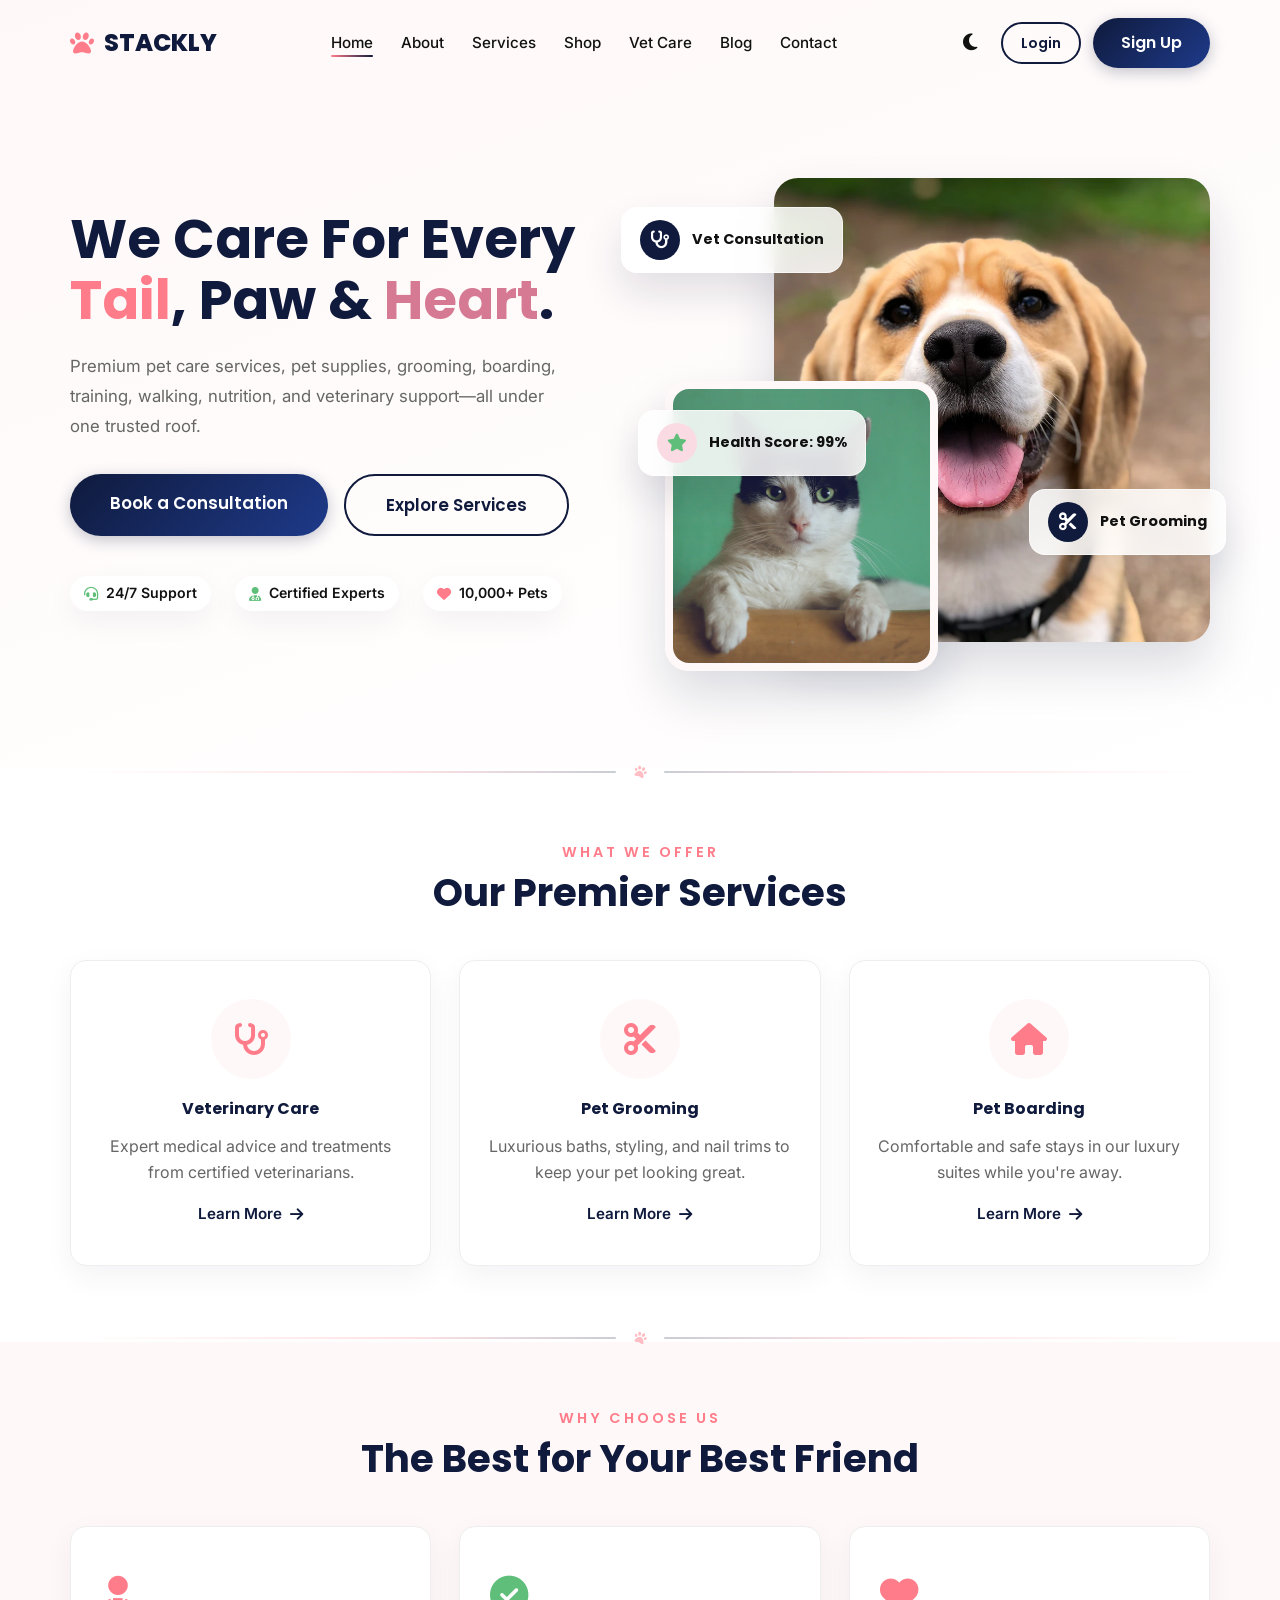
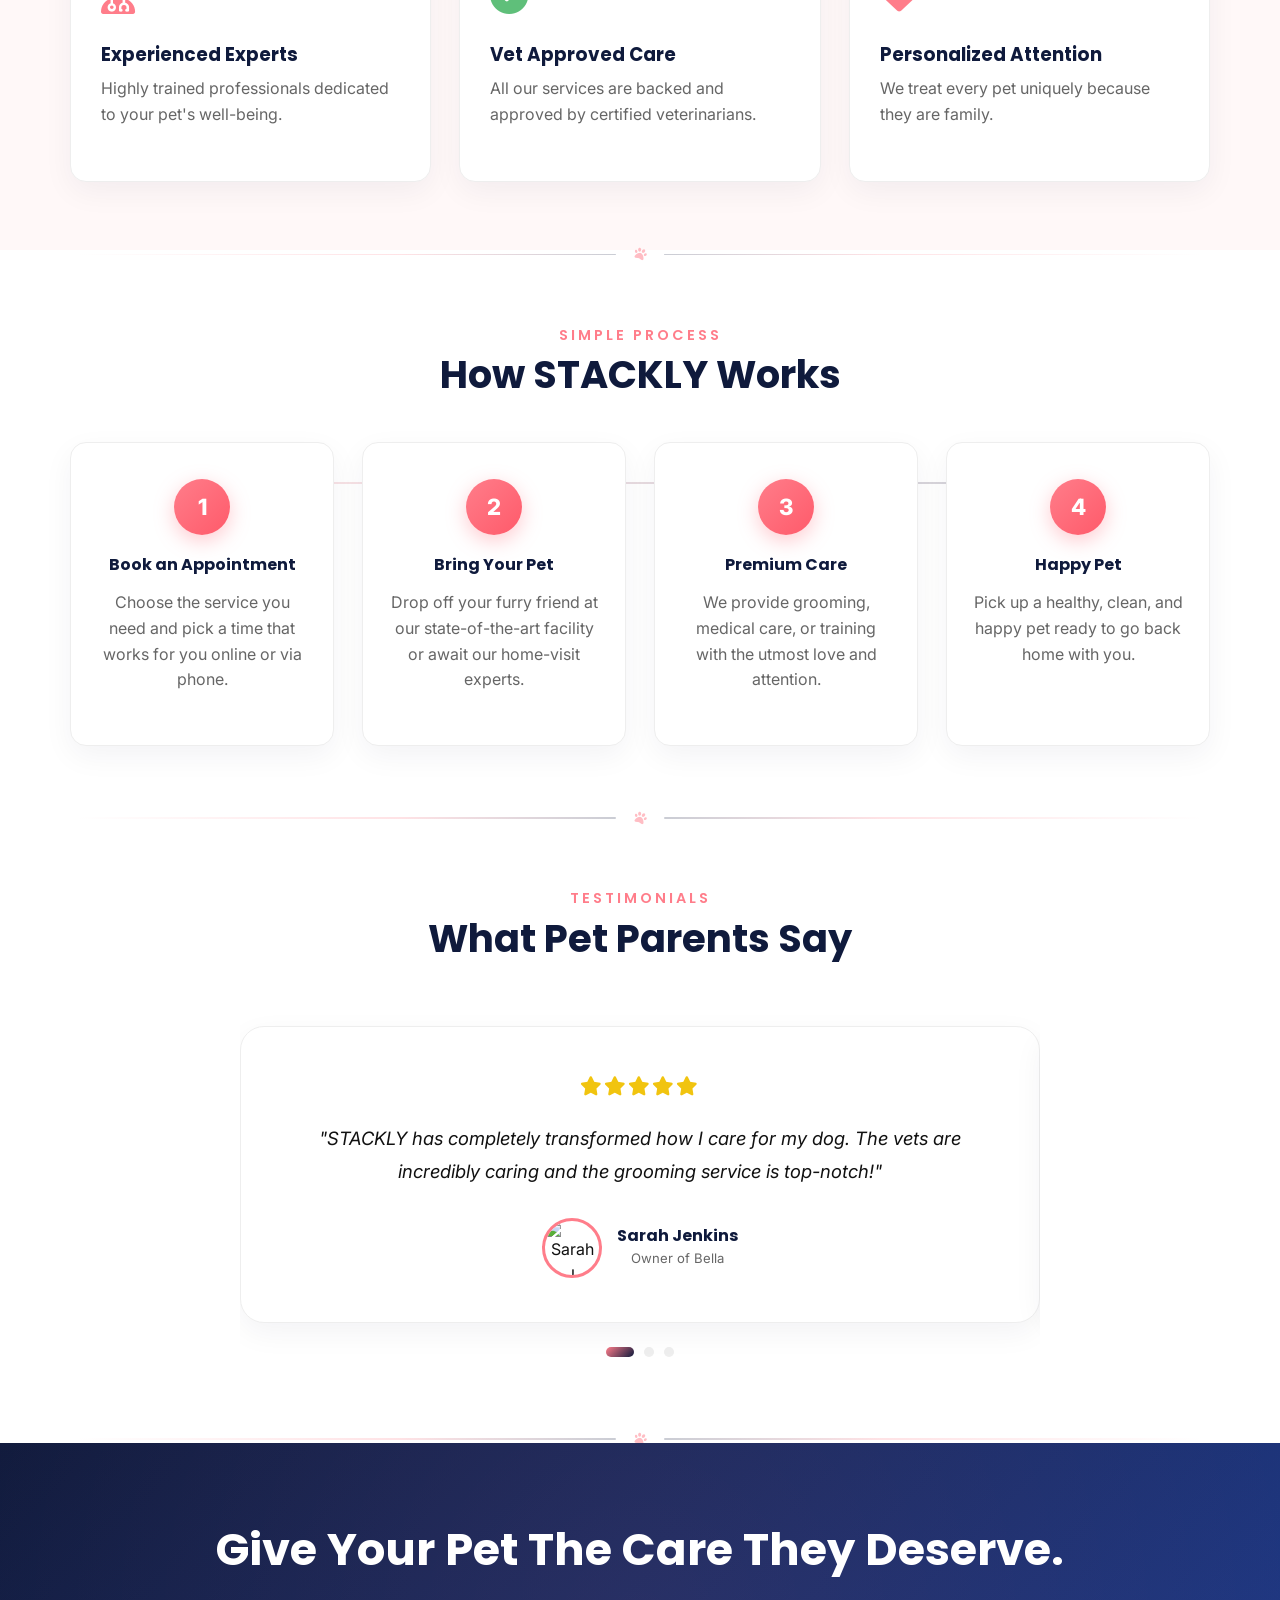
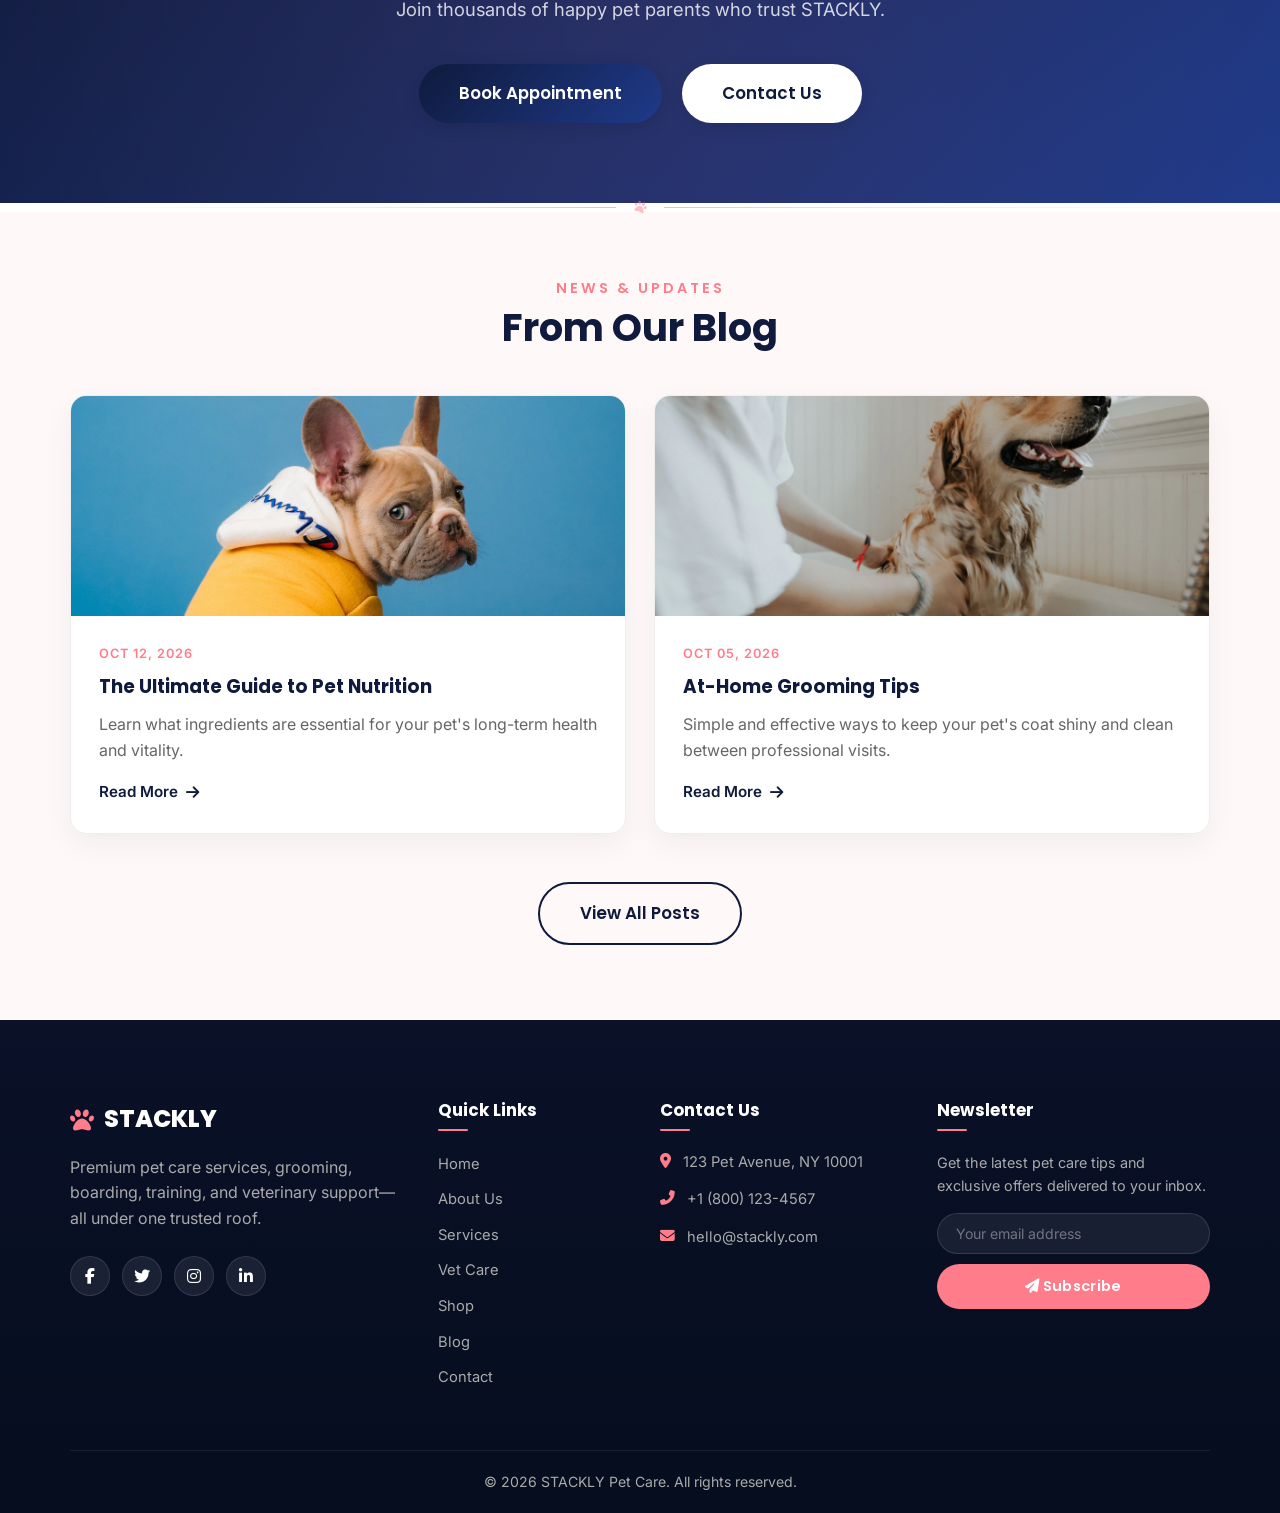
==== index.html @ 1cec7b3e "Updated commit" ====
<!DOCTYPE html>
<html lang="en">
<head>
    <meta charset="UTF-8">
    <meta name="viewport" content="width=device-width, initial-scale=1.0">
    <title>STACKLY | Premium Pet Care</title>
    <meta name="description" content="Premium pet care services, pet supplies, grooming, boarding, training, walking, nutrition, and veterinary support—all under one trusted roof.">
    <!-- Google Fonts -->
    <link rel="preconnect" href="https://fonts.googleapis.com">
    <link rel="preconnect" href="https://fonts.gstatic.com" crossorigin>
    <link href="https://fonts.googleapis.com/css2?family=Inter:wght@300;400;500;600&family=Poppins:wght@500;600;700;800&display=swap" rel="stylesheet">
    <!-- FontAwesome for Icons -->
    <link rel="stylesheet" href="https://cdnjs.cloudflare.com/ajax/libs/font-awesome/6.4.0/css/all.min.css">
    <!-- Custom CSS -->
    <link rel="stylesheet" href="styles.css">
</head>
<body>
    <!-- Preloader -->
    <div id="preloader" class="preloader">
        <div class="paw-loader">
            <i class="fas fa-paw"></i>
        </div>
    </div>

    <!-- Navigation -->
    <nav class="navbar" id="navbar">
        <div class="container nav-container">
            <a href="index.html" class="logo">
                <i class="fas fa-paw"></i> STACKLY
            </a>
            
            <ul class="nav-menu" id="nav-menu">
                <li><a href="index.html" class="nav-link">Home</a></li>
                <li><a href="about.html" class="nav-link">About</a></li>
                <li><a href="services.html" class="nav-link">Services</a></li>
                <li><a href="shop.html" class="nav-link">Shop</a></li>
                <li><a href="vet-care.html" class="nav-link">Vet Care</a></li>
                <li><a href="blog.html" class="nav-link">Blog</a></li>
                <li><a href="contact.html" class="nav-link">Contact</a></li>
                <li class="nav-buttons-mobile">
                    <a href="login.html" class="btn btn-outline">Login</a>
                    <a href="signup.html" class="btn btn-primary">Sign Up</a>
                </li>
            </ul>

            <div class="nav-buttons desktop-only">
                <button id="theme-toggle" class="theme-toggle" aria-label="Toggle Dark Mode">
                    <i class="fas fa-moon"></i>
                </button>
                <a href="login.html" class="btn btn-outline btn-sm">Login</a>
                <a href="signup.html" class="btn btn-primary">Sign Up</a>
            </div>

            <div class="hamburger" id="hamburger">
                <span class="bar"></span>
                <span class="bar"></span>
                <span class="bar"></span>
            </div>
        </div>
    </nav>

    <!-- Hero Section -->
    <section id="home" class="hero">
        <div class="container hero-container">
            <div class="hero-content reveal">
                <h1>We Care For Every <span class="text-accent">Tail</span>, <span class="text-primary">Paw</span> & <span class="text-secondary-dark">Heart</span>.</h1>
                <p>Premium pet care services, pet supplies, grooming, boarding, training, walking, nutrition, and veterinary support—all under one trusted roof.</p>
                <div class="hero-btns">
                    <a href="404.html" class="btn btn-primary btn-large">Book a Consultation</a>
                    <a href="404.html" class="btn btn-outline btn-large">Explore Services</a>
                </div>
                <div class="trust-indicators">
                    <div class="trust-item"><i class="fas fa-headset text-success"></i> <span>24/7 Support</span></div>
                    <div class="trust-item"><i class="fas fa-user-md text-success"></i> <span>Certified Experts</span></div>
                    <div class="trust-item"><i class="fas fa-heart text-accent"></i> <span>10,000+ Pets</span></div>
                </div>
            </div>
            <div class="hero-visual reveal reveal-right">
                <div class="image-wrapper main-img">
                    <img src="src/images/bella.webp" alt="Happy Dog" loading="lazy">
                </div>
                <div class="image-wrapper floating-img-1">
                    <img src="src/images/milo-cat.webp" alt="Cute Cat" loading="lazy">
                </div>
                <div class="floating-card fc-1">
                    <div class="fc-icon"><i class="fas fa-stethoscope"></i></div>
                    <div class="fc-text">Vet Consultation</div>
                </div>
                <div class="floating-card fc-2">
                    <div class="fc-icon"><i class="fas fa-cut"></i></div>
                    <div class="fc-text">Pet Grooming</div>
                </div>
                <div class="floating-card fc-3">
                    <div class="fc-icon text-success"><i class="fas fa-star"></i></div>
                    <div class="fc-text">Health Score: 99%</div>
                </div>
            </div>
        </div>
    </section>


    <div class="section-divider"><i class="fas fa-paw"></i></div>

    <!-- Services Section -->
    <section id="services-preview" class="services-preview">
        <div class="container">
            <div class="section-header text-center reveal">
                <h2 class="subtitle">What We Offer</h2>
                <h3 class="title">Our Premier Services</h3>
            </div>
            <div class="services-grid">
                <div class="service-card reveal">
                    <div class="service-icon"><i class="fas fa-stethoscope"></i></div>
                    <h4>Veterinary Care</h4>
                    <p>Expert medical advice and treatments from certified veterinarians.</p>
                    <a href="404.html" class="btn-link">Learn More <i class="fas fa-arrow-right"></i></a>
                </div>
                <div class="service-card reveal" style="transition-delay: 100ms;">
                    <div class="service-icon"><i class="fas fa-cut"></i></div>
                    <h4>Pet Grooming</h4>
                    <p>Luxurious baths, styling, and nail trims to keep your pet looking great.</p>
                    <a href="404.html" class="btn-link">Learn More <i class="fas fa-arrow-right"></i></a>
                </div>
                <div class="service-card reveal" style="transition-delay: 200ms;">
                    <div class="service-icon"><i class="fas fa-home"></i></div>
                    <h4>Pet Boarding</h4>
                    <p>Comfortable and safe stays in our luxury suites while you're away.</p>
                    <a href="404.html" class="btn-link">Learn More <i class="fas fa-arrow-right"></i></a>
                </div>
            </div>
        </div>
    </section>

    <div class="section-divider"><i class="fas fa-paw"></i></div>

    <!-- Why Choose STACKLY -->
    <section class="features bg-light">
        <div class="container">
            <div class="section-header text-center reveal">
                <h2 class="subtitle">Why Choose Us</h2>
                <h3 class="title">The Best for Your Best Friend</h3>
            </div>
            <div class="features-grid">
                <div class="feature-card reveal">
                    <div class="feature-icon"><i class="fas fa-user-md"></i></div>
                    <h4>Experienced Experts</h4>
                    <p>Highly trained professionals dedicated to your pet's well-being.</p>
                </div>
                <div class="feature-card reveal" style="transition-delay: 100ms;">
                    <div class="feature-icon"><i class="fas fa-check-circle text-success"></i></div>
                    <h4>Vet Approved Care</h4>
                    <p>All our services are backed and approved by certified veterinarians.</p>
                </div>
                <div class="feature-card reveal" style="transition-delay: 200ms;">
                    <div class="feature-icon"><i class="fas fa-heart"></i></div>
                    <h4>Personalized Attention</h4>
                    <p>We treat every pet uniquely because they are family.</p>
                </div>
            </div>
        </div>
    </section>

    <div class="section-divider"><i class="fas fa-paw"></i></div>

    <!-- How It Works -->
    <section class="how-it-works">
        <div class="container">
            <div class="section-header text-center reveal">
                <h2 class="subtitle">Simple Process</h2>
                <h3 class="title">How STACKLY Works</h3>
            </div>
            <div class="steps-grid">
                <div class="step-card reveal">
                    <div class="step-number">1</div>
                    <h4>Book an Appointment</h4>
                    <p>Choose the service you need and pick a time that works for you online or via phone.</p>
                </div>
                <div class="step-card reveal" style="transition-delay: 100ms;">
                    <div class="step-number">2</div>
                    <h4>Bring Your Pet</h4>
                    <p>Drop off your furry friend at our state-of-the-art facility or await our home-visit experts.</p>
                </div>
                <div class="step-card reveal" style="transition-delay: 200ms;">
                    <div class="step-number">3</div>
                    <h4>Premium Care</h4>
                    <p>We provide grooming, medical care, or training with the utmost love and attention.</p>
                </div>
                <div class="step-card reveal" style="transition-delay: 300ms;">
                    <div class="step-number">4</div>
                    <h4>Happy Pet</h4>
                    <p>Pick up a healthy, clean, and happy pet ready to go back home with you.</p>
                </div>
            </div>
        </div>
    </section>

    <div class="section-divider"><i class="fas fa-paw"></i></div>

    <!-- Customer Testimonials -->
    <section class="testimonials">
        <div class="container">
            <div class="section-header text-center reveal">
                <h2 class="subtitle">Testimonials</h2>
                <h3 class="title">What Pet Parents Say</h3>
            </div>
            <div class="testimonial-slider-container reveal">
                <div class="testimonial-slider" id="testimonial-slider">
                    <div class="testimonial-card">
                        <div class="stars"><i class="fas fa-star"></i><i class="fas fa-star"></i><i class="fas fa-star"></i><i class="fas fa-star"></i><i class="fas fa-star"></i></div>
                        <p class="review-text">"STACKLY has completely transformed how I care for my dog. The vets are incredibly caring and the grooming service is top-notch!"</p>
                        <div class="user-info">
                            <img src="https://randomuser.me/api/portraits/women/44.jpg" alt="Sarah J." loading="lazy">
                            <div>
                                <h4>Sarah Jenkins</h4>
                                <span>Owner of Bella</span>
                            </div>
                        </div>
                    </div>
                    <div class="testimonial-card">
                        <div class="stars"><i class="fas fa-star"></i><i class="fas fa-star"></i><i class="fas fa-star"></i><i class="fas fa-star"></i><i class="fas fa-star"></i></div>
                        <p class="review-text">"I leave my cat at their boarding facility every time I travel. The daily video updates give me such peace of mind. Highly recommend!"</p>
                        <div class="user-info">
                            <img src="https://randomuser.me/api/portraits/men/32.jpg" alt="Mike T." loading="lazy">
                            <div>
                                <h4>Mike Thompson</h4>
                                <span>Owner of Luna</span>
                            </div>
                        </div>
                    </div>
                    <div class="testimonial-card">
                        <div class="stars"><i class="fas fa-star"></i><i class="fas fa-star"></i><i class="fas fa-star"></i><i class="fas fa-star"></i><i class="fas fa-star"></i></div>
                        <p class="review-text">"The training programs are fantastic. Our puppy learned so much in just a few weeks. The trainers are patient and very knowledgeable."</p>
                        <div class="user-info">
                            <img src="https://randomuser.me/api/portraits/women/55.jpg" alt="Jessica L." loading="lazy">
                            <div>
                                <h4>Jessica Lee</h4>
                                <span>Owner of Max</span>
                            </div>
                        </div>
                    </div>
                </div>
                <div class="slider-dots" id="slider-dots"></div>
            </div>
        </div>
    </section>


    <div class="section-divider"><i class="fas fa-paw"></i></div>

    <!-- CTA Section -->
    <section class="cta-section">
        <div class="container text-center reveal">
            <h2>Give Your Pet The Care They Deserve.</h2>
            <p>Join thousands of happy pet parents who trust STACKLY.</p>
            <div class="cta-btns">
                <a href="404.html" class="btn btn-primary btn-large">Book Appointment</a>
                <a href="404.html" class="btn btn-light btn-large">Contact Us</a>
            </div>
        </div>
    </section>

    <div class="section-divider"><i class="fas fa-paw"></i></div>

    <!-- Blog Preview -->
    <section id="blog-preview" class="blog-preview bg-light">
        <div class="container">
            <div class="section-header text-center reveal">
                <h2 class="subtitle">News & Updates</h2>
                <h3 class="title">From Our Blog</h3>
            </div>
            <div class="blog-grid">
                <article class="blog-card reveal">
                    <img src="src/images/dog-running.webp" alt="Pet Nutrition" loading="lazy">
                    <div class="blog-content">
                        <span class="blog-date">Oct 12, 2026</span>
                        <h4>The Ultimate Guide to Pet Nutrition</h4>
                        <p>Learn what ingredients are essential for your pet's long-term health and vitality.</p>
                        <a href="404.html" class="btn-link">Read More <i class="fas fa-arrow-right"></i></a>
                    </div>
                </article>
                <article class="blog-card reveal" style="transition-delay: 100ms;">
                    <img src="src/images/dog-field.webp" alt="Grooming Tips" loading="lazy">
                    <div class="blog-content">
                        <span class="blog-date">Oct 05, 2026</span>
                        <h4>At-Home Grooming Tips</h4>
                        <p>Simple and effective ways to keep your pet's coat shiny and clean between professional visits.</p>
                        <a href="404.html" class="btn-link">Read More <i class="fas fa-arrow-right"></i></a>
                    </div>
                </article>
            </div>
            <div class="text-center mt-5 reveal">
                <a href="404.html" class="btn btn-outline btn-large">View All Posts</a>
            </div>
        </div>
    </section>

    <!-- Footer -->
    <footer class="footer">
        <div class="container">
            <div class="footer-grid">
                <div class="footer-brand">
                    <a href="index.html" class="logo text-white">
                        <i class="fas fa-paw"></i> STACKLY
                    </a>
                    <p class="mt-2">Premium pet care services, grooming, boarding, training, and veterinary support—all under one trusted roof.</p>
                    <div class="social-icons mt-3">
                        <a href="404.html"><i class="fab fa-facebook-f"></i></a>
                        <a href="404.html"><i class="fab fa-twitter"></i></a>
                        <a href="404.html"><i class="fab fa-instagram"></i></a>
                        <a href="404.html"><i class="fab fa-linkedin-in"></i></a>
                    </div>
                </div>
                <div class="footer-links">
                    <h4>Quick Links</h4>
                    <ul>
                        <li><a href="index.html">Home</a></li>
                        <li><a href="about.html">About Us</a></li>
                        <li><a href="services.html">Services</a></li>
                        <li><a href="vet-care.html">Vet Care</a></li>
                        <li><a href="shop.html">Shop</a></li>
                        <li><a href="blog.html">Blog</a></li>
                        <li><a href="contact.html">Contact</a></li>
                    </ul>
                </div>
                <div class="footer-contact">
                    <h4>Contact Us</h4>
                    <ul>
                        <li><i class="fas fa-map-marker-alt"></i> 123 Pet Avenue, NY 10001</li>
                        <li><i class="fas fa-phone-alt"></i> +1 (800) 123-4567</li>
                        <li><i class="fas fa-envelope"></i> hello@stackly.com</li>
                    </ul>
                </div>
                <div class="footer-newsletter">
                    <h4>Newsletter</h4>
                    <p>Get the latest pet care tips and exclusive offers delivered to your inbox.</p>
                    <form class="newsletter-form" onsubmit="event.preventDefault(); window.showToast && showToast('Thank you for subscribing!', 'success');">
                        <input type="email" placeholder="Your email address" required>
                        <button type="submit"><i class="fas fa-paper-plane"></i> Subscribe</button>
                    </form>
                </div>
            </div>
            <div class="footer-bottom">
                <p>&copy; 2026 STACKLY Pet Care. All rights reserved.</p>
            </div>
        </div>
    </footer>

    <!-- Back to top button -->
    <button id="back-to-top" class="back-to-top" aria-label="Back to top">
        <i class="fas fa-chevron-up"></i>
    </button>

    <!-- Custom JS -->
    <script src="script.js"></script>
</body>
</html>
---- styles.css ----
/* STACKLY - Premium Pet Care Styles */

/* ==========================================================================
   CSS Variables & Theming
   ========================================================================== */
:root {
    /* Primary Colors */
    --primary-color: #0F1A3C;
    --secondary-color: #FADBE4;
    --accent-color: #FF7D8A;
    --light-bg: #FFF8F8;

    /* Semantic Colors */
    --success-color: #5FBF7A;
    --danger-color: #e74c3c;
    --warning-color: #f1c40f;

    /* Text Colors */
    --text-main: #111111;
    --text-neutral: #666666;
    --text-light: #ffffff;

    /* UI Elements */
    --card-bg: #ffffff;
    --shadow-soft: 0 10px 30px rgba(15, 26, 60, 0.05);
    --shadow-hover: 0 20px 40px rgba(15, 26, 60, 0.12);
    --shadow-lg: 0 25px 50px rgba(15, 26, 60, 0.15);
    --glass-bg: rgba(255, 255, 255, 0.85);
    --border-color: #eee;

    /* Typography */
    --font-heading: 'Poppins', sans-serif;
    --font-body: 'Inter', sans-serif;

    /* Transition */
    --transition-fast: 0.3s ease;
    --transition-slow: 0.5s ease;

    /* Border Radius */
    --radius-sm: 8px;
    --radius-md: 16px;
    --radius-lg: 24px;
    --radius-pill: 50px;
}

[data-theme="dark"] {
    --primary-color: #1A2652;
    --secondary-color: #3b2830;
    --light-bg: #121212;
    --text-main: #f0f0f0;
    --text-neutral: #aaaaaa;
    --card-bg: #1e1e1e;
    --glass-bg: rgba(30, 30, 30, 0.9);
    --border-color: #333;
    --shadow-soft: 0 10px 30px rgba(0, 0, 0, 0.5);
    --shadow-hover: 0 20px 40px rgba(0, 0, 0, 0.7);
    --shadow-lg: 0 25px 50px rgba(0, 0, 0, 0.7);
}

/* ==========================================================================
   Reset & Base Styles
   ========================================================================== */
*,
*::before,
*::after {
    margin: 0;
    padding: 0;
    box-sizing: border-box;
}

html {
    scroll-behavior: smooth;
}

body {
    font-family: var(--font-body);
    color: var(--text-main);
    background-color: #ffffff;
    line-height: 1.6;
    overflow-x: hidden;
    transition: background-color var(--transition-fast), color var(--transition-fast);
}

[data-theme="dark"] body {
    background-color: var(--light-bg);
}

h1, h2, h3, h4, h5, h6 {
    font-family: var(--font-heading);
    font-weight: 700;
    color: var(--primary-color);
    margin-bottom: 1rem;
    line-height: 1.2;
}

[data-theme="dark"] h1,
[data-theme="dark"] h2,
[data-theme="dark"] h3,
[data-theme="dark"] h4,
[data-theme="dark"] h5,
[data-theme="dark"] h6 {
    color: var(--text-light);
}

p {
    color: var(--text-neutral);
    margin-bottom: 1rem;
}

a {
    text-decoration: none;
    color: inherit;
    transition: var(--transition-fast);
}

ul {
    list-style: none;
}

img {
    max-width: 100%;
    height: auto;
    display: block;
}

.container {
    max-width: 1200px;
    margin: 0 auto;
    padding: 0 30px;
}

.bg-light {
    background-color: var(--light-bg);
}

/* ==========================================================================
   Typography Utilities
   ========================================================================== */
.text-primary  { color: var(--primary-color); }
.text-accent   { color: var(--accent-color); }
.text-secondary-dark { color: #d67a94; }
.text-success  { color: var(--success-color); }
.text-danger   { color: var(--danger-color); }
.text-center   { text-align: center; }
.text-white    { color: var(--text-light) !important; }

/* Spacing Utilities */
.mt-2 { margin-top: 1rem; }
.mt-3 { margin-top: 1.5rem; }
.mt-4 { margin-top: 2rem; }
.mt-5 { margin-top: 3rem; }
.mb-3 { margin-bottom: 1.5rem; }
.mb-4 { margin-bottom: 2rem; }

/* ==========================================================================
   Buttons
   ========================================================================== */
.btn {
    display: inline-block;
    padding: 12px 28px;
    border-radius: var(--radius-pill);
    font-family: var(--font-heading);
    font-weight: 600;
    font-size: 1rem;
    cursor: pointer;
    border: none;
    transition: all var(--transition-fast);
    text-align: center;
    position: relative;
    overflow: hidden;
}

.btn::after {
    content: '';
    position: absolute;
    top: 50%;
    left: 50%;
    width: 0;
    height: 0;
    background: rgba(255, 255, 255, 0.2);
    border-radius: 50%;
    transform: translate(-50%, -50%);
    transition: width 0.5s ease, height 0.5s ease;
}

.btn:active::after {
    width: 300px;
    height: 300px;
}

.btn-large {
    padding: 16px 40px;
    font-size: 1.05rem;
}

.btn-sm {
    padding: 8px 18px;
    font-size: 0.88rem;
}

.btn-primary {
    background: linear-gradient(135deg, var(--primary-color), #1e3a8a);
    color: var(--text-light);
    box-shadow: 0 4px 15px rgba(15, 26, 60, 0.25);
}

.btn-primary:hover {
    background: linear-gradient(135deg, var(--accent-color), #ff5a6a);
    transform: translateY(-3px);
    box-shadow: 0 8px 25px rgba(255, 125, 138, 0.45);
    color: white;
}

.btn-outline {
    background-color: transparent;
    color: var(--primary-color);
    border: 2px solid var(--primary-color);
}

.btn-outline:hover {
    background-color: var(--primary-color);
    color: var(--text-light);
    transform: translateY(-3px);
    box-shadow: 0 8px 20px rgba(15, 26, 60, 0.2);
}

[data-theme="dark"] .btn-outline {
    color: var(--text-light);
    border-color: var(--text-light);
}

[data-theme="dark"] .btn-outline:hover {
    background-color: var(--text-light);
    color: var(--primary-color);
}

.btn-danger {
    background-color: var(--danger-color);
    color: var(--text-light);
    box-shadow: 0 4px 15px rgba(231, 76, 60, 0.3);
}

.btn-danger:hover {
    background-color: #c0392b;
    transform: translateY(-3px);
    box-shadow: 0 8px 25px rgba(231, 76, 60, 0.45);
}

.btn-light {
    background-color: var(--card-bg);
    color: var(--primary-color);
    box-shadow: 0 4px 15px rgba(0,0,0,0.1);
}

.btn-light:hover {
    background-color: var(--accent-color);
    color: var(--text-light);
    transform: translateY(-3px);
}

.btn-link {
    color: var(--primary-color);
    font-weight: 600;
    display: inline-flex;
    align-items: center;
    gap: 8px;
    font-size: 0.95rem;
}

.btn-link i {
    transition: transform var(--transition-fast);
}

.btn-link:hover {
    color: var(--accent-color);
}

.btn-link:hover i {
    transform: translateX(6px);
}

.btn-block {
    display: block;
    width: 100%;
}

/* ==========================================================================
   Preloader
   ========================================================================== */
.preloader {
    position: fixed;
    top: 0; left: 0;
    width: 100%; height: 100%;
    background-color: #fff;
    display: flex;
    justify-content: center;
    align-items: center;
    z-index: 9999;
    transition: opacity 0.5s ease, visibility 0.5s ease;
}

[data-theme="dark"] .preloader {
    background-color: var(--light-bg);
}

.paw-loader i {
    font-size: 4rem;
    color: var(--accent-color);
    animation: pawBounce 1s infinite alternate;
}

@keyframes pawBounce {
    0%   { transform: translateY(0) scale(1); }
    100% { transform: translateY(-20px) scale(1.1); }
}

/* ==========================================================================
   Navigation
   ========================================================================== */
.navbar {
    position: fixed;
    top: 0; left: 0;
    width: 100%;
    padding: 18px 0;
    z-index: 1000;
    transition: all var(--transition-fast);
}

.navbar.scrolled {
    background: var(--glass-bg);
    backdrop-filter: blur(12px);
    -webkit-backdrop-filter: blur(12px);
    padding: 12px 0;
    box-shadow: 0 4px 20px rgba(0,0,0,0.08);
}

.nav-container {
    display: flex;
    justify-content: space-between;
    align-items: center;
}

.logo {
    font-family: var(--font-heading);
    font-size: 1.5rem;
    font-weight: 800;
    color: var(--primary-color);
    display: flex;
    align-items: center;
    gap: 10px;
    transition: var(--transition-fast);
}

.logo:hover {
    transform: scale(1.03);
}

[data-theme="dark"] .logo { color: var(--text-light); }

.logo i { color: var(--accent-color); }

.nav-menu {
    display: flex;
    align-items: center;
    gap: 28px;
}

.nav-link {
    font-weight: 500;
    font-size: 0.95rem;
    position: relative;
    color: var(--text-main);
}

.nav-link::after {
    content: '';
    position: absolute;
    bottom: -5px;
    left: 0;
    width: 0;
    height: 2px;
    background: linear-gradient(90deg, var(--accent-color), var(--primary-color));
    border-radius: 2px;
    transition: width var(--transition-fast);
}

.nav-link:hover::after,
.nav-link.active::after {
    width: 100%;
}

.nav-link:hover { color: var(--accent-color); }

.nav-buttons {
    display: flex;
    align-items: center;
    gap: 12px;
}

.theme-toggle {
    background: transparent;
    border: none;
    font-size: 1.2rem;
    cursor: pointer;
    color: var(--text-main);
    transition: all var(--transition-fast);
    width: 38px;
    height: 38px;
    border-radius: 50%;
    display: flex;
    align-items: center;
    justify-content: center;
}

.theme-toggle:hover {
    color: var(--accent-color);
    background: rgba(255, 125, 138, 0.1);
    transform: rotate(20deg);
}

.nav-buttons-mobile { display: none; }

.hamburger {
    display: none;
    cursor: pointer;
    padding: 5px;
}

.hamburger .bar {
    display: block;
    width: 25px;
    height: 3px;
    margin: 5px auto;
    transition: all 0.3s ease-in-out;
    background-color: var(--primary-color);
    border-radius: 3px;
}

[data-theme="dark"] .hamburger .bar { background-color: var(--text-light); }

/* ==========================================================================
   Hero Section
   ========================================================================== */
.hero {
    padding: 120px 0 68px;
    background: linear-gradient(160deg, var(--light-bg) 0%, #fff 100%);
    overflow: hidden;
}

[data-theme="dark"] .hero {
    background: linear-gradient(160deg, #0d1426 0%, var(--light-bg) 100%);
}

.hero-container {
    display: grid;
    grid-template-columns: 1fr 1fr;
    gap: 50px;
    align-items: center;
}

.hero-content h1 {
    font-size: 3.4rem;
    line-height: 1.12;
    margin-bottom: 20px;
}

.hero-content p {
    font-size: 1.05rem;
    margin-bottom: 32px;
    max-width: 90%;
    line-height: 1.8;
}

.hero-btns {
    display: flex;
    gap: 16px;
    margin-bottom: 40px;
    flex-wrap: wrap;
}

.trust-indicators {
    display: flex;
    gap: 24px;
    flex-wrap: wrap;
}

.trust-item {
    display: flex;
    align-items: center;
    gap: 8px;
    font-weight: 600;
    font-size: 0.88rem;
    padding: 6px 14px;
    background: var(--card-bg);
    border-radius: var(--radius-pill);
    box-shadow: var(--shadow-soft);
    transition: var(--transition-fast);
}

.trust-item:hover {
    transform: translateY(-3px);
    box-shadow: var(--shadow-hover);
}

.hero-visual {
    position: relative;
    height: 580px;
}

.image-wrapper {
    position: absolute;
    border-radius: var(--radius-lg);
    overflow: hidden;
    box-shadow: var(--shadow-lg);
}

.main-img {
    width: 80%;
    height: 80%;
    top: 10%;
    right: 0;
    z-index: 1;
}

.main-img img {
    width: 100%;
    height: 100%;
    object-fit: cover;
    transition: transform 0.6s ease;
}

.main-img:hover img { transform: scale(1.04); }

.floating-img-1 {
    width: 50%;
    height: 50%;
    bottom: 5%;
    left: 0;
    z-index: 2;
    border: 8px solid var(--light-bg);
}

.floating-img-1 img {
    width: 100%;
    height: 100%;
    object-fit: cover;
}

.floating-card {
    position: absolute;
    background: var(--glass-bg);
    backdrop-filter: blur(8px);
    padding: 12px 18px;
    border-radius: var(--radius-md);
    display: flex;
    align-items: center;
    gap: 12px;
    box-shadow: var(--shadow-hover);
    z-index: 3;
    animation: float 4s ease-in-out infinite;
    border: 1px solid rgba(255,255,255,0.6);
}

.fc-1 { top: 15%; left: -8%; animation-delay: 0s; }
.fc-2 { bottom: 25%; right: -3%; animation-delay: 1s; }
.fc-3 { top: 50%; left: -5%; animation-delay: 2s; }

.fc-icon {
    width: 40px;
    height: 40px;
    border-radius: 50%;
    background: var(--primary-color);
    color: white;
    display: flex;
    align-items: center;
    justify-content: center;
    font-size: 1.1rem;
}

.fc-3 .fc-icon { background: var(--secondary-color); color: var(--success-color); }

.fc-text {
    font-weight: 700;
    font-family: var(--font-heading);
    font-size: 0.9rem;
    color: var(--text-main);
    white-space: nowrap;
}

@keyframes float {
    0%, 100% { transform: translateY(0px); }
    50%       { transform: translateY(-14px); }
}

/* ==========================================================================
   Section Headers
   ========================================================================== */
section { padding: 68px 0; }

.section-header { margin-bottom: 44px; }

.subtitle {
    color: var(--accent-color);
    font-size: 0.9rem;
    text-transform: uppercase;
    letter-spacing: 3px;
    margin-bottom: 8px;
    font-weight: 600;
}

.title { font-size: 2.4rem; }

/* ==========================================================================
   Partners Section
   ========================================================================== */
.partners-section {
    padding: 40px 0;
    background: var(--card-bg);
    border-top: 1px solid var(--border-color);
    border-bottom: 1px solid var(--border-color);
}

.partners-scroll {
    display: flex;
    justify-content: space-around;
    align-items: center;
    flex-wrap: wrap;
    gap: 30px;
}

.partners-scroll h3 {
    font-size: 1.2rem;
    font-weight: 800;
    color: var(--primary-color);
    opacity: 0.4;
    transition: all var(--transition-fast);
    cursor: default;
    letter-spacing: 1px;
    margin: 0;
}

.partners-scroll h3:hover {
    opacity: 1;
    color: var(--accent-color);
    transform: scale(1.08);
}

/* ==========================================================================
   Why Choose Us / Features
   ========================================================================== */
.features-grid {
    display: grid;
    grid-template-columns: repeat(auto-fit, minmax(280px, 1fr));
    gap: 28px;
}

.feature-card {
    background: var(--card-bg);
    padding: 38px 30px;
    border-radius: var(--radius-md);
    box-shadow: var(--shadow-soft);
    transition: all var(--transition-fast);
    position: relative;
    overflow: hidden;
    border: 1px solid var(--border-color);
}

.feature-card::before {
    content: '';
    position: absolute;
    top: 0; left: 0;
    width: 4px;
    height: 100%;
    background: linear-gradient(180deg, var(--accent-color), var(--primary-color));
    transform: scaleY(0);
    transition: transform var(--transition-fast);
    transform-origin: bottom;
}

.feature-card::after {
    content: '';
    position: absolute;
    top: 0; left: 0;
    width: 100%;
    height: 100%;
    background: linear-gradient(135deg, rgba(255,125,138,0.04) 0%, transparent 60%);
    opacity: 0;
    transition: opacity var(--transition-fast);
}

.feature-card:hover {
    transform: translateY(-10px);
    box-shadow: var(--shadow-hover);
    border-color: rgba(255,125,138,0.2);
}

.feature-card:hover::before { transform: scaleY(1); }
.feature-card:hover::after  { opacity: 1; }

.feature-icon {
    font-size: 2.4rem;
    color: var(--accent-color);
    margin-bottom: 18px;
    transition: transform var(--transition-fast);
}

.feature-card:hover .feature-icon { transform: scale(1.15) rotate(-5deg); }

[data-theme="dark"] .feature-icon { color: var(--accent-color); }

.feature-card h4 { font-size: 1.15rem; margin-bottom: 10px; }

/* ==========================================================================
   Services Section
   ========================================================================== */
.services-grid {
    display: grid;
    grid-template-columns: repeat(auto-fit, minmax(240px, 1fr));
    gap: 28px;
}

.service-card {
    background: var(--card-bg);
    padding: 38px 28px;
    border-radius: var(--radius-md);
    box-shadow: var(--shadow-soft);
    text-align: center;
    transition: all var(--transition-fast);
    border: 1px solid var(--border-color);
    position: relative;
    overflow: hidden;
}

.service-card::before {
    content: '';
    position: absolute;
    bottom: 0; left: 0;
    width: 100%;
    height: 3px;
    background: linear-gradient(90deg, var(--accent-color), var(--primary-color));
    transform: scaleX(0);
    transition: transform var(--transition-fast);
}

.service-card:hover {
    transform: translateY(-10px);
    box-shadow: var(--shadow-hover);
}

.service-card:hover::before { transform: scaleX(1); }

.service-icon {
    width: 80px;
    height: 80px;
    margin: 0 auto 20px;
    background: var(--light-bg);
    border-radius: 50%;
    display: flex;
    align-items: center;
    justify-content: center;
    font-size: 2rem;
    color: var(--accent-color);
    transition: all var(--transition-fast);
}

.service-card:hover .service-icon {
    background: linear-gradient(135deg, var(--accent-color), #ff5a6a);
    color: white;
    transform: scale(1.1) rotate(5deg);
    box-shadow: 0 8px 20px rgba(255, 125, 138, 0.4);
}

/* ==========================================================================
   How It Works
   ========================================================================== */
.steps-grid {
    display: grid;
    grid-template-columns: repeat(auto-fit, minmax(230px, 1fr));
    gap: 28px;
    position: relative;
}

.steps-grid::before {
    content: '';
    position: absolute;
    top: 40px; left: 10%;
    width: 80%;
    height: 2px;
    background: linear-gradient(90deg, var(--accent-color), var(--primary-color));
    opacity: 0.2;
}

.step-card {
    text-align: center;
    padding: 36px 24px;
    background: var(--card-bg);
    border-radius: var(--radius-md);
    box-shadow: var(--shadow-soft);
    position: relative;
    z-index: 1;
    transition: all var(--transition-fast);
    border: 1px solid var(--border-color);
}

.step-card:hover {
    transform: translateY(-8px);
    box-shadow: var(--shadow-hover);
    border-color: rgba(255,125,138,0.3);
}

.step-number {
    width: 56px;
    height: 56px;
    background: linear-gradient(135deg, var(--accent-color), #ff5a6a);
    color: white;
    font-size: 1.4rem;
    font-weight: 800;
    border-radius: 50%;
    display: flex;
    align-items: center;
    justify-content: center;
    margin: 0 auto 20px;
    box-shadow: 0 6px 20px rgba(255, 125, 138, 0.4);
    transition: transform var(--transition-fast);
}

.step-card:hover .step-number { transform: scale(1.15); }

/* ==========================================================================
   About Section
   ========================================================================== */
.about-container {
    display: grid;
    grid-template-columns: 1fr 1fr;
    gap: 60px;
    align-items: center;
}

.collage {
    position: relative;
    height: 500px;
}

.collage img {
    border-radius: var(--radius-lg);
    box-shadow: var(--shadow-lg);
    position: absolute;
    transition: transform var(--transition-slow);
}

.collage-1 {
    width: 75%;
    height: 80%;
    object-fit: cover;
    top: 0; left: 0;
}

.collage-2 {
    width: 55%;
    height: 55%;
    object-fit: cover;
    bottom: 0; right: 0;
    border: 8px solid #ffffff;
}

[data-theme="dark"] .collage-2 { border-color: var(--light-bg); }

.collage:hover .collage-1 { transform: rotate(-2deg) scale(1.02); }
.collage:hover .collage-2 { transform: rotate(2deg) scale(1.03); }

.stats-grid {
    display: grid;
    grid-template-columns: 1fr 1fr;
    gap: 18px;
    margin-top: 28px;
}

.stat-item {
    background: var(--secondary-color);
    padding: 22px 18px;
    border-radius: var(--radius-md);
    text-align: center;
    transition: all var(--transition-fast);
}

.stat-item:hover {
    transform: translateY(-5px);
    box-shadow: var(--shadow-soft);
}

[data-theme="dark"] .stat-item { background: var(--primary-color); }

.stat-item h4 {
    display: inline-block;
    font-size: 2.4rem;
    color: var(--primary-color);
    margin: 0;
}

[data-theme="dark"] .stat-item h4 { color: var(--text-light); }

.stat-item span {
    font-size: 1.8rem;
    font-weight: 700;
    color: var(--accent-color);
}

.stat-item p {
    margin: 4px 0 0;
    font-weight: 600;
    font-size: 0.85rem;
    color: var(--text-main);
}

/* ==========================================================================
   Shop Section
   ========================================================================== */
.shop-controls {
    display: flex;
    flex-direction: column;
    align-items: center;
    gap: 20px;
    margin-bottom: 40px;
}

@media (min-width: 768px) {
    .shop-controls {
        flex-direction: row;
        justify-content: space-between;
    }
}

.search-bar {
    position: relative;
    width: 100%;
    max-width: 320px;
}

.search-bar input {
    width: 100%;
    padding: 12px 20px 12px 44px;
    border-radius: var(--radius-pill);
    border: 1px solid var(--border-color);
    background: var(--card-bg);
    color: var(--text-main);
    outline: none;
    transition: all var(--transition-fast);
    font-family: var(--font-body);
}

.search-bar input:focus {
    border-color: var(--accent-color);
    box-shadow: 0 0 0 3px rgba(255, 125, 138, 0.15);
}

.search-bar i {
    position: absolute;
    left: 16px;
    top: 50%;
    transform: translateY(-50%);
    color: var(--text-neutral);
    pointer-events: none;
}

.filter-buttons {
    display: flex;
    gap: 10px;
    flex-wrap: wrap;
    justify-content: center;
}

.filter-btn {
    padding: 8px 22px;
    border-radius: var(--radius-pill);
    border: 1px solid var(--border-color);
    background: var(--card-bg);
    color: var(--text-main);
    cursor: pointer;
    font-weight: 600;
    font-size: 0.9rem;
    transition: all var(--transition-fast);
}

.filter-btn.active,
.filter-btn:hover {
    background: linear-gradient(135deg, var(--primary-color), #1e3a8a);
    color: white;
    border-color: transparent;
    transform: translateY(-2px);
    box-shadow: 0 4px 12px rgba(15, 26, 60, 0.25);
}

.products-grid {
    display: grid;
    grid-template-columns: repeat(auto-fill, minmax(250px, 1fr));
    gap: 28px;
}

.product-card {
    background: var(--card-bg);
    border-radius: var(--radius-md);
    overflow: hidden;
    box-shadow: var(--shadow-soft);
    position: relative;
    transition: all var(--transition-fast);
    border: 1px solid var(--border-color);
}

.product-card:hover {
    transform: translateY(-8px);
    box-shadow: var(--shadow-hover);
    border-color: rgba(255,125,138,0.2);
}

.wishlist-btn {
    position: absolute;
    top: 14px; right: 14px;
    width: 36px;
    height: 36px;
    background: white;
    border-radius: 50%;
    display: flex;
    align-items: center;
    justify-content: center;
    color: var(--text-neutral);
    cursor: pointer;
    z-index: 2;
    transition: all var(--transition-fast);
    box-shadow: 0 2px 10px rgba(0,0,0,0.12);
}

.wishlist-btn:hover {
    color: var(--accent-color);
    transform: scale(1.15);
    box-shadow: 0 4px 15px rgba(255, 125, 138, 0.3);
}

.product-img {
    height: 200px;
    overflow: hidden;
}

.product-img img {
    width: 100%;
    height: 100%;
    object-fit: cover;
    transition: transform 0.5s ease;
}

.product-card:hover .product-img img { transform: scale(1.08); }

.product-info { padding: 20px; }

.rating {
    color: var(--warning-color);
    font-size: 0.88rem;
    margin-bottom: 8px;
    font-weight: 600;
}

.product-info h4 {
    font-size: 1.05rem;
    margin-bottom: 14px;
    transition: color var(--transition-fast);
}

.product-card:hover .product-info h4 { color: var(--accent-color); }

.price-row {
    display: flex;
    justify-content: space-between;
    align-items: center;
}

.price {
    font-size: 1.2rem;
    font-weight: 700;
    color: var(--primary-color);
}

[data-theme="dark"] .price { color: var(--text-light); }

/* ==========================================================================
   Health Care & Vet Consultation
   ========================================================================== */
.health-grid {
    display: grid;
    grid-template-columns: 1fr 1fr;
    gap: 50px;
    align-items: start;
}

.health-item {
    display: flex;
    gap: 20px;
    margin-bottom: 24px;
    background: var(--card-bg);
    padding: 22px;
    border-radius: var(--radius-md);
    box-shadow: var(--shadow-soft);
    transition: all var(--transition-fast);
    border: 1px solid var(--border-color);
}

.health-item:hover {
    transform: translateX(6px);
    box-shadow: var(--shadow-hover);
    border-color: rgba(255,125,138,0.2);
}

.hi-icon {
    width: 58px;
    height: 58px;
    background: linear-gradient(135deg, var(--secondary-color), #f9c8d4);
    border-radius: var(--radius-md);
    display: flex;
    align-items: center;
    justify-content: center;
    font-size: 1.5rem;
    color: var(--primary-color);
    flex-shrink: 0;
    transition: all var(--transition-fast);
}

.health-item:hover .hi-icon {
    background: linear-gradient(135deg, var(--accent-color), #ff5a6a);
    color: white;
}

.hi-text h4 { margin-bottom: 4px; }
.hi-text p  { margin: 0; font-size: 0.9rem; }

.consultation-form-wrapper {
    background: linear-gradient(150deg, var(--primary-color) 0%, #1e3a8a 100%);
    padding: 40px;
    border-radius: var(--radius-lg);
    color: white;
    box-shadow: var(--shadow-lg);
}

.consultation-form-wrapper h4 {
    color: white;
    font-size: 1.7rem;
    margin-bottom: 8px;
}

.consultation-form-wrapper > p {
    color: rgba(255,255,255,0.75);
    margin-bottom: 28px;
}

.form-group {
    margin-bottom: 20px;
    position: relative;
}

.form-row {
    display: grid;
    grid-template-columns: 1fr 1fr;
    gap: 16px;
}

.booking-form input,
.booking-form select {
    width: 100%;
    padding: 14px 16px;
    border-radius: var(--radius-md);
    border: 2px solid rgba(255,255,255,0.15);
    background: rgba(255,255,255,0.08);
    color: white;
    font-family: var(--font-body);
    font-size: 0.95rem;
    outline: none;
    transition: all var(--transition-fast);
}

.booking-form input:focus,
.booking-form select:focus {
    border-color: var(--accent-color);
    background: rgba(255,255,255,0.12);
    box-shadow: 0 0 0 3px rgba(255, 125, 138, 0.2);
}

.booking-form input::placeholder { color: rgba(255,255,255,0.55); }

.booking-form select option {
    background: var(--primary-color);
    color: white;
}

.error-message {
    color: #ffb3ba;
    font-size: 0.76rem;
    font-weight: 600;
    position: absolute;
    bottom: -22px;
    left: 2px;
    display: none;
    align-items: center;
    gap: 4px;
    white-space: nowrap;
    letter-spacing: 0.01em;
}

.form-group.error .error-message {
    display: flex;
    animation: slideErrorIn 0.22s ease;
}

@keyframes slideErrorIn {
    from { opacity: 0; transform: translateY(-4px); }
    to   { opacity: 1; transform: translateY(0); }
}

.form-group.error input,
.form-group.error select,
.form-group.error textarea {
    border-color: #ff8f9a !important;
    background: rgba(255,125,138,0.07) !important;
    box-shadow: 0 0 0 3px rgba(255,125,138,0.18) !important;
    animation: shake 0.35s ease;
}

/* Light-background forms (contact, auth) */
.contact-form-card .error-message,
.auth-form-panel .error-message {
    color: #dc2626;
}

.contact-form-card .form-group.error input,
.contact-form-card .form-group.error textarea,
.auth-form-panel .form-group.error input {
    border-color: #dc2626 !important;
    background: rgba(220,38,38,0.04) !important;
    box-shadow: 0 0 0 3px rgba(220,38,38,0.12) !important;
}

@keyframes shake {
    0%, 100% { transform: translateX(0); }
    25%       { transform: translateX(-6px); }
    75%       { transform: translateX(6px); }
}

.booking-form .btn {
    background: linear-gradient(135deg, var(--accent-color), #ff5a6a);
    color: white;
    margin-top: 10px;
    box-shadow: 0 4px 15px rgba(255, 125, 138, 0.4);
}

.booking-form .btn:hover {
    background: linear-gradient(135deg, #ff5a6a, var(--accent-color));
    transform: translateY(-3px);
    box-shadow: 0 8px 25px rgba(255, 125, 138, 0.5);
}

.form-success-msg {
    margin-top: 20px;
    padding: 16px;
    background: rgba(95, 191, 122, 0.18);
    border: 1px solid var(--success-color);
    border-radius: var(--radius-md);
    color: var(--success-color);
    text-align: center;
    font-weight: 600;
    animation: fadeInUp 0.4s ease;
}

.hidden { display: none !important; }

/* ==========================================================================
   Boarding Section
   ========================================================================== */
.boarding .container {
    display: grid;
    grid-template-columns: 1fr 1fr;
    gap: 60px;
    align-items: center;
}

.boarding-features { margin-bottom: 28px; }

.boarding-features li {
    margin-bottom: 12px;
    display: flex;
    align-items: center;
    gap: 12px;
    font-weight: 600;
    padding: 10px 0;
    border-bottom: 1px solid var(--border-color);
    transition: color var(--transition-fast);
}

.boarding-features li:last-child { border-bottom: none; }

.boarding-features li:hover { color: var(--accent-color); }

.boarding-features i {
    color: var(--success-color);
    background: rgba(95, 191, 122, 0.12);
    padding: 6px;
    border-radius: 50%;
    font-size: 0.8rem;
    width: 26px;
    height: 26px;
    display: flex;
    align-items: center;
    justify-content: center;
}

.boarding-gallery,
.boarding-visual {
    border-radius: var(--radius-lg);
    overflow: hidden;
    box-shadow: var(--shadow-lg);
    transition: transform var(--transition-slow);
}

.boarding-gallery:hover,
.boarding-visual:hover { transform: scale(1.02); }

.main-b-img {
    width: 100%;
    height: 420px;
    object-fit: cover;
    transition: transform 0.6s ease;
    display: block;
}

.boarding-gallery:hover .main-b-img { transform: scale(1.04); }

/* ==========================================================================
   Training Section
   ========================================================================== */
.training-grid {
    display: grid;
    grid-template-columns: repeat(auto-fit, minmax(240px, 1fr));
    gap: 28px;
}

.training-card {
    background: var(--card-bg);
    border-radius: var(--radius-md);
    overflow: hidden;
    box-shadow: var(--shadow-soft);
    transition: all var(--transition-fast);
    border: 1px solid var(--border-color);
}

.training-card:hover {
    transform: translateY(-8px);
    box-shadow: var(--shadow-hover);
}

.training-card img {
    width: 100%;
    height: 200px;
    object-fit: cover;
    transition: transform 0.5s ease;
}

.training-card:hover img { transform: scale(1.06); }

.tc-content { padding: 24px; }

.progress-bar {
    width: 100%;
    height: 8px;
    background: var(--border-color);
    border-radius: var(--radius-pill);
    margin-top: 18px;
    overflow: hidden;
}

.progress {
    height: 100%;
    background: linear-gradient(90deg, var(--success-color), #3da85e);
    border-radius: var(--radius-pill);
    position: relative;
    overflow: hidden;
}

.progress::after {
    content: '';
    position: absolute;
    top: 0; left: -100%;
    width: 100%;
    height: 100%;
    background: linear-gradient(90deg, transparent, rgba(255,255,255,0.4), transparent);
    animation: shimmer 2s infinite;
}

@keyframes shimmer {
    0%   { left: -100%; }
    100% { left: 100%; }
}

/* ==========================================================================
   Testimonials
   ========================================================================== */
.testimonial-slider-container {
    position: relative;
    max-width: 800px;
    margin: 0 auto;
    overflow: hidden;
    padding: 20px 0 10px;
}

.testimonial-slider {
    display: flex;
    transition: transform 0.5s cubic-bezier(0.25, 0.46, 0.45, 0.94);
    will-change: transform;
}

.testimonial-card {
    min-width: 100%;
    background: var(--card-bg);
    padding: 44px 40px;
    border-radius: var(--radius-lg);
    box-shadow: var(--shadow-soft);
    text-align: center;
    border: 1px solid var(--border-color);
}

.stars {
    color: var(--warning-color);
    margin-bottom: 20px;
    font-size: 1.2rem;
    letter-spacing: 2px;
}

.review-text {
    font-size: 1.15rem;
    font-style: italic;
    color: var(--text-main);
    margin-bottom: 30px;
    line-height: 1.8;
}

.user-info {
    display: flex;
    align-items: center;
    justify-content: center;
    gap: 15px;
}

.user-info img {
    width: 60px;
    height: 60px;
    border-radius: 50%;
    object-fit: cover;
    border: 3px solid var(--accent-color);
}

.user-info h4 { margin: 0; font-size: 1rem; }

.user-info span {
    font-size: 0.82rem;
    color: var(--text-neutral);
}

.slider-dots {
    display: flex;
    justify-content: center;
    gap: 10px;
    margin-top: 24px;
}

.dot {
    width: 10px;
    height: 10px;
    border-radius: 50%;
    background: var(--border-color);
    cursor: pointer;
    transition: all var(--transition-fast);
}

.dot.active {
    background: linear-gradient(135deg, var(--accent-color), var(--primary-color));
    width: 28px;
    border-radius: var(--radius-pill);
}

[data-theme="dark"] .dot.active { background: var(--accent-color); }

/* ==========================================================================
   Gallery (Masonry)
   ========================================================================== */
.masonry-gallery {
    columns: 3 250px;
    column-gap: 20px;
}

.gallery-item {
    margin-bottom: 20px;
    break-inside: avoid;
    border-radius: var(--radius-md);
    overflow: hidden;
    box-shadow: var(--shadow-soft);
    cursor: pointer;
    position: relative;
}

.gallery-item img {
    width: 100%;
    height: auto;
    transition: transform 0.5s ease;
}

.gallery-item::after {
    content: '\f00e';
    font-family: 'Font Awesome 6 Free';
    font-weight: 900;
    position: absolute;
    top: 0; left: 0;
    width: 100%; height: 100%;
    background: rgba(15, 26, 60, 0.6);
    color: white;
    display: flex;
    align-items: center;
    justify-content: center;
    font-size: 2rem;
    opacity: 0;
    transition: opacity var(--transition-fast);
}

.gallery-item:hover::after { opacity: 1; }
.gallery-item:hover img    { transform: scale(1.08); }

/* ==========================================================================
   Blog
   ========================================================================== */
.blog-grid {
    display: grid;
    grid-template-columns: repeat(auto-fit, minmax(290px, 1fr));
    gap: 28px;
}

.blog-layout {
    display: grid;
    grid-template-columns: 1fr 310px;
    gap: 50px;
    align-items: start;
}

.blog-sidebar {
    position: sticky;
    top: 100px;
}

.sidebar-widget {
    background: var(--card-bg);
    padding: 28px;
    border-radius: var(--radius-md);
    box-shadow: var(--shadow-soft);
    margin-bottom: 28px;
    border: 1px solid var(--border-color);
}

.sidebar-widget h4 {
    margin-bottom: 18px;
    padding-bottom: 12px;
    border-bottom: 2px solid var(--accent-color);
    font-size: 1.05rem;
}

.category-list li {
    margin-bottom: 0;
    border-bottom: 1px solid var(--border-color);
}

.category-list li:last-child { border-bottom: none; }

.category-list li a {
    display: flex;
    justify-content: space-between;
    align-items: center;
    color: var(--text-neutral);
    font-weight: 500;
    padding: 10px 0;
    transition: all var(--transition-fast);
}

.category-list li a::after {
    content: '\f054';
    font-family: 'Font Awesome 6 Free';
    font-weight: 900;
    font-size: 0.7rem;
    opacity: 0;
    transition: all var(--transition-fast);
}

.category-list li a:hover {
    color: var(--accent-color);
    padding-left: 6px;
}

.category-list li a:hover::after { opacity: 1; }

.blog-card {
    background: var(--card-bg);
    border-radius: var(--radius-md);
    overflow: hidden;
    box-shadow: var(--shadow-soft);
    transition: all var(--transition-fast);
    border: 1px solid var(--border-color);
}

.blog-card:hover {
    transform: translateY(-8px);
    box-shadow: var(--shadow-hover);
}

.blog-card img {
    width: 100%;
    height: 220px;
    object-fit: cover;
    transition: transform 0.5s ease;
}

.blog-card:hover img { transform: scale(1.06); }

.blog-content { padding: 28px; }

.blog-date {
    font-size: 0.8rem;
    color: var(--accent-color);
    font-weight: 600;
    margin-bottom: 10px;
    display: block;
    text-transform: uppercase;
    letter-spacing: 1px;
}

.blog-content h4 {
    font-size: 1.15rem;
    margin-bottom: 12px;
    transition: color var(--transition-fast);
    line-height: 1.4;
}

.blog-card:hover .blog-content h4 { color: var(--accent-color); }

/* ==========================================================================
   CTA Section
   ========================================================================== */
.cta-section {
    background: linear-gradient(135deg, #0F1A3C 0%, #1e3a8a 50%, #0F1A3C 100%);
    background-size: 200% 200%;
    animation: gradientShift 6s ease infinite;
    color: white;
    padding: 80px 0;
    position: relative;
    overflow: hidden;
}

@keyframes gradientShift {
    0%   { background-position: 0% 50%; }
    50%  { background-position: 100% 50%; }
    100% { background-position: 0% 50%; }
}

.cta-section::before {
    content: '';
    position: absolute;
    top: -50%; left: -50%;
    width: 200%; height: 200%;
    background: radial-gradient(circle, rgba(255,125,138,0.08) 0%, transparent 60%);
    animation: float 8s ease-in-out infinite;
}

.cta-section h2 {
    color: white;
    font-size: 2.8rem;
    margin-bottom: 18px;
}

.cta-section p {
    color: rgba(255,255,255,0.8);
    font-size: 1.15rem;
    margin-bottom: 40px;
}

.cta-btns {
    display: flex;
    justify-content: center;
    gap: 20px;
    flex-wrap: wrap;
}

/* ==========================================================================
   Popular Badge
   ========================================================================== */
.popular-badge {
    display: inline-block;
    background: linear-gradient(135deg, var(--accent-color), #ff5a6a);
    color: white;
    padding: 4px 14px;
    border-radius: var(--radius-pill);
    font-size: 0.72rem;
    font-weight: 700;
    text-transform: uppercase;
    letter-spacing: 1.5px;
    margin-bottom: 12px;
    box-shadow: 0 3px 10px rgba(255, 125, 138, 0.35);
    animation: pulse 2s infinite;
}

@keyframes pulse {
    0%, 100% { box-shadow: 0 3px 10px rgba(255, 125, 138, 0.35); }
    50%       { box-shadow: 0 3px 20px rgba(255, 125, 138, 0.6); }
}

/* ==========================================================================
   Pricing
   ========================================================================== */
.pricing-grid {
    display: grid;
    grid-template-columns: repeat(auto-fit, minmax(280px, 1fr));
    gap: 28px;
}

.pricing-card {
    background: var(--card-bg);
    padding: 40px 32px;
    border-radius: var(--radius-lg);
    box-shadow: var(--shadow-soft);
    text-align: center;
    border: 2px solid transparent;
    transition: all var(--transition-fast);
    position: relative;
    overflow: hidden;
}

.pricing-card::before {
    content: '';
    position: absolute;
    top: 0; left: 0;
    width: 100%; height: 4px;
    background: linear-gradient(90deg, var(--accent-color), var(--primary-color));
    transform: scaleX(0);
    transition: transform var(--transition-fast);
}

.pricing-card:hover::before { transform: scaleX(1); }

.pricing-card.featured {
    border-color: var(--accent-color);
    transform: scale(1.04);
    box-shadow: var(--shadow-hover);
}

.pricing-card.featured::before { transform: scaleX(1); }

.pricing-card:hover {
    box-shadow: var(--shadow-hover);
    transform: translateY(-6px);
}

.pricing-card.featured:hover { transform: scale(1.04) translateY(-6px); }

.price-tag {
    font-size: 2.8rem;
    font-weight: 800;
    color: var(--primary-color);
    margin: 18px 0;
    line-height: 1;
}

[data-theme="dark"] .price-tag { color: var(--text-light); }

.pricing-card ul { margin-bottom: 28px; text-align: left; }

.pricing-card li {
    margin-bottom: 12px;
    display: flex;
    gap: 10px;
    align-items: center;
    font-size: 0.95rem;
}

.pricing-card li i { color: var(--success-color); }

/* ==========================================================================
   FAQ Accordion
   ========================================================================== */
.faq-accordion {
    max-width: 800px;
    margin: 0 auto;
}

.faq-item {
    background: var(--card-bg);
    margin-bottom: 12px;
    border-radius: var(--radius-md);
    box-shadow: var(--shadow-soft);
    overflow: hidden;
    border: 1px solid var(--border-color);
    transition: box-shadow var(--transition-fast);
}

.faq-item:hover { box-shadow: var(--shadow-hover); }

.faq-question {
    padding: 20px 28px;
    display: flex;
    justify-content: space-between;
    align-items: center;
    cursor: pointer;
    font-weight: 600;
    font-size: 1rem;
    color: var(--primary-color);
    background: transparent;
    border: none;
    width: 100%;
    text-align: left;
    transition: color var(--transition-fast);
    font-family: var(--font-body);
}

.faq-question:hover { color: var(--accent-color); }

[data-theme="dark"] .faq-question { color: var(--text-light); }

.faq-question i {
    transition: transform var(--transition-fast);
    color: var(--accent-color);
    font-size: 0.9rem;
}

.faq-answer {
    padding: 0 28px;
    max-height: 0;
    overflow: hidden;
    transition: max-height 0.35s ease-out;
}

.faq-answer p {
    padding-bottom: 20px;
    margin: 0;
    line-height: 1.7;
}

.faq-item.active .faq-question i  { transform: rotate(180deg); }
.faq-item.active .faq-answer      { max-height: 500px; }
.faq-item.active                  { border-color: rgba(255,125,138,0.3); }

/* ==========================================================================
   Promo Banner
   ========================================================================== */
.promo-banner {
    background: linear-gradient(135deg, var(--secondary-color), #f9c8d4);
    border-radius: var(--radius-lg);
    padding: 48px;
    display: flex;
    align-items: center;
    justify-content: space-between;
    margin-bottom: 50px;
    box-shadow: var(--shadow-soft);
    border: 1px solid rgba(255,125,138,0.2);
    transition: all var(--transition-fast);
}

.promo-banner:hover {
    transform: translateY(-4px);
    box-shadow: var(--shadow-hover);
}

.promo-content h3 {
    font-size: 2.2rem;
    margin-bottom: 12px;
    color: var(--primary-color);
}

.promo-content p {
    font-size: 1.1rem;
    margin-bottom: 24px;
    color: var(--primary-color);
    opacity: 0.85;
}

/* ==========================================================================
   Treatment Cards
   ========================================================================== */
.treatment-grid {
    display: grid;
    grid-template-columns: repeat(3, 1fr);
    gap: 28px;
}

.treatment-card {
    background: var(--card-bg);
    border-radius: var(--radius-md);
    padding: 32px 28px;
    box-shadow: var(--shadow-soft);
    border: 1px solid var(--border-color);
    border-top: 3px solid var(--accent-color);
    transition: all 0.35s ease;
    position: relative;
    overflow: hidden;
}

/* Soft gradient wash on hover */
.treatment-card::before {
    content: '';
    position: absolute;
    inset: 0;
    background: linear-gradient(135deg, rgba(255,125,138,0.07) 0%, rgba(91,108,215,0.04) 100%);
    opacity: 0;
    transition: opacity 0.35s ease;
    pointer-events: none;
}

/* Sliding accent underline */
.treatment-card::after {
    content: '';
    position: absolute;
    bottom: 0; left: 0;
    width: 0;
    height: 3px;
    background: linear-gradient(90deg, var(--accent-color), var(--primary-color));
    border-radius: 0 0 var(--radius-md) var(--radius-md);
    transition: width 0.4s ease;
}

.treatment-card:hover {
    transform: translateY(-10px);
    box-shadow: 0 22px 52px rgba(255,125,138,0.18), 0 4px 16px rgba(0,0,0,0.08);
    border-color: rgba(255,125,138,0.3);
}

.treatment-card:hover::before { opacity: 1; }
.treatment-card:hover::after  { width: 100%; }

.treatment-card h4 {
    margin-bottom: 14px;
    display: flex;
    align-items: center;
    gap: 12px;
}

.treatment-card h4 i {
    font-size: 1.15rem;
    transition: transform 0.3s ease, color 0.3s ease;
}

.treatment-card:hover h4 i {
    transform: scale(1.35) rotate(-8deg);
    color: var(--accent-color) !important;
}

.treatment-card p {
    font-size: 0.92rem;
    line-height: 1.7;
    color: var(--text-neutral);
}

@media (max-width: 900px) {
    .treatment-grid { grid-template-columns: repeat(2, 1fr); }
}

@media (max-width: 580px) {
    .treatment-grid { grid-template-columns: 1fr; }
}

/* ==========================================================================
   Emergency CTA Card (vet-care)
   ========================================================================== */
.cta-card {
    background: var(--card-bg);
    padding: 40px;
    border-radius: var(--radius-lg);
    box-shadow: var(--shadow-soft);
    display: flex;
    align-items: center;
    gap: 30px;
    border-left: 5px solid var(--danger-color);
    transition: all var(--transition-fast);
    border-top: 1px solid var(--border-color);
    border-right: 1px solid var(--border-color);
    border-bottom: 1px solid var(--border-color);
}

.cta-card:hover {
    transform: translateY(-5px);
    box-shadow: var(--shadow-hover);
}

.cta-icon {
    width: 80px;
    height: 80px;
    background: rgba(231, 76, 60, 0.1);
    border-radius: 50%;
    display: flex;
    align-items: center;
    justify-content: center;
    font-size: 2rem;
    color: var(--danger-color);
    flex-shrink: 0;
    animation: pulse-danger 2s infinite;
}

@keyframes pulse-danger {
    0%, 100% { box-shadow: 0 0 0 0 rgba(231, 76, 60, 0.3); }
    50%       { box-shadow: 0 0 0 12px rgba(231, 76, 60, 0); }
}

.cta-content { flex: 1; }
.cta-content h3 { margin-bottom: 8px; }
.cta-action { flex-shrink: 0; }

/* ==========================================================================
   Team
   ========================================================================== */
.team-grid {
    display: grid;
    grid-template-columns: repeat(auto-fit, minmax(240px, 1fr));
    gap: 36px;
}

.team-card {
    background: var(--card-bg);
    border-radius: var(--radius-md);
    overflow: hidden;
    box-shadow: var(--shadow-soft);
    text-align: center;
    transition: all var(--transition-fast);
    border: 1px solid var(--border-color);
}

.team-card:hover {
    transform: translateY(-10px);
    box-shadow: var(--shadow-hover);
}

.team-card img {
    width: 100%;
    height: 300px;
    object-fit: cover;
    transition: transform 0.5s ease;
}

.team-card:hover img { transform: scale(1.05); }

.team-info { padding: 24px; }
.team-info h4 { margin-bottom: 4px; }
.team-info > p { color: var(--accent-color); font-weight: 600; font-size: 0.9rem; margin: 0; }

.team-desc {
    color: var(--text-neutral);
    font-weight: 400;
    margin-top: 10px;
    font-size: 0.88rem;
    line-height: 1.6;
    margin-bottom: 0;
}

/* ==========================================================================
   Values Grid
   ========================================================================== */
.values-grid {
    display: grid;
    grid-template-columns: repeat(auto-fit, minmax(290px, 1fr));
    gap: 28px;
}

.value-card {
    display: flex;
    gap: 22px;
    background: var(--card-bg);
    padding: 30px;
    border-radius: var(--radius-md);
    box-shadow: var(--shadow-soft);
    transition: all var(--transition-fast);
    border: 1px solid var(--border-color);
}

.value-card:hover {
    transform: translateY(-6px);
    box-shadow: var(--shadow-hover);
    border-color: rgba(255,125,138,0.2);
}

.value-icon {
    font-size: 2.2rem;
    color: var(--accent-color);
    flex-shrink: 0;
    transition: transform var(--transition-fast);
}

.value-card:hover .value-icon { transform: scale(1.15) rotate(-5deg); }

[data-theme="dark"] .value-icon { color: var(--accent-color); }

/* ==========================================================================
   Contact Section
   ========================================================================== */
.contact-grid {
    display: grid;
    grid-template-columns: 1fr 1fr;
    gap: 40px;
}

.contact-info-card {
    background: linear-gradient(150deg, var(--primary-color) 0%, #1e3a8a 100%);
    color: white;
    padding: 50px;
    border-radius: var(--radius-lg);
    box-shadow: var(--shadow-lg);
}

.contact-info-card h4 { color: white; margin-bottom: 12px; }
.contact-info-card p  { color: rgba(255,255,255,0.8); }

.contact-form-card {
    background: var(--card-bg);
    padding: 44px 48px;
    border-radius: var(--radius-lg);
    box-shadow: 0 8px 40px rgba(0,0,0,0.10);
    border: 1px solid var(--border-color);
}

/* Form card header */
.cf-card-header {
    text-align: center;
    margin-bottom: 32px;
    padding-bottom: 28px;
    border-bottom: 1px solid var(--border-color);
}

.cf-card-badge {
    display: inline-flex;
    align-items: center;
    justify-content: center;
    width: 58px;
    height: 58px;
    border-radius: 50%;
    background: linear-gradient(135deg, var(--accent-color), #ff5a6a);
    color: white;
    font-size: 1.35rem;
    margin-bottom: 14px;
    box-shadow: 0 8px 24px rgba(255,125,138,0.38);
}

.cf-card-header h3 {
    font-size: 1.55rem;
    font-weight: 700;
    color: var(--text-main);
    margin-bottom: 6px;
}

.cf-card-header p {
    color: var(--text-neutral);
    font-size: 0.9rem;
}

/* Field groups with label + icon */
.cf-group {
    margin-bottom: 22px;
}

.cf-group label {
    display: flex;
    align-items: center;
    gap: 7px;
    font-size: 0.84rem;
    font-weight: 700;
    color: var(--text-main);
    margin-bottom: 8px;
    letter-spacing: 0.03em;
    text-transform: uppercase;
}

.cf-group label i {
    color: var(--accent-color);
    font-size: 0.82rem;
}

.contact-form-card input,
.contact-form-card textarea {
    width: 100%;
    padding: 13px 16px;
    border-radius: var(--radius-md);
    border: 1.5px solid #d1d5db;
    background: #f8fafc;
    color: #1e293b;
    font-family: var(--font-body);
    font-size: 0.95rem;
    outline: none;
    transition: border-color 0.2s, box-shadow 0.2s, background 0.2s;
}

.contact-form-card input::placeholder,
.contact-form-card textarea::placeholder {
    color: #94a3b8;
}

.contact-form-card input:focus,
.contact-form-card textarea:focus {
    border-color: var(--accent-color);
    background: #fff;
    box-shadow: 0 0 0 3.5px rgba(255,125,138,0.18);
}

[data-theme="dark"] .contact-form-card input,
[data-theme="dark"] .contact-form-card textarea {
    background: rgba(255,255,255,0.06);
    border-color: var(--border-color);
    color: var(--text-main);
}

[data-theme="dark"] .contact-form-card input::placeholder,
[data-theme="dark"] .contact-form-card textarea::placeholder {
    color: rgba(255,255,255,0.35);
}

[data-theme="dark"] .contact-form-card input:focus,
[data-theme="dark"] .contact-form-card textarea:focus {
    background: rgba(255,255,255,0.10);
    border-color: var(--accent-color);
}

.contact-form-card textarea {
    resize: vertical;
    min-height: 130px;
}

/* Submit button */
.cf-submit-btn {
    background: linear-gradient(135deg, var(--accent-color), #ff5a6a) !important;
    color: white !important;
    font-size: 1rem;
    font-weight: 700;
    padding: 15px 28px;
    border-radius: var(--radius-pill) !important;
    box-shadow: 0 6px 22px rgba(255,125,138,0.42);
    letter-spacing: 0.03em;
    margin-top: 6px;
    transition: transform 0.2s, box-shadow 0.2s;
    display: flex;
    align-items: center;
    justify-content: center;
    gap: 10px;
    width: 100%;
}

.cf-submit-btn:hover {
    transform: translateY(-3px);
    box-shadow: 0 12px 32px rgba(255,125,138,0.52) !important;
}

/* Contact Methods Cards */
.contact-methods-grid {
    display: grid;
    grid-template-columns: repeat(4, 1fr);
    gap: 24px;
}

.contact-method-card {
    background: var(--card-bg);
    border-radius: var(--radius-md);
    padding: 32px 22px;
    text-align: center;
    border: 1px solid var(--border-color);
    box-shadow: var(--shadow-soft);
    transition: all var(--transition-fast);
    position: relative;
    overflow: hidden;
}

.contact-method-card:hover {
    transform: translateY(-7px);
    box-shadow: var(--shadow-hover);
    border-color: rgba(255,125,138,0.28);
}

.cm-icon {
    width: 64px;
    height: 64px;
    border-radius: 50%;
    background: linear-gradient(135deg, rgba(255,125,138,0.13), rgba(91,108,215,0.09));
    display: flex;
    align-items: center;
    justify-content: center;
    margin: 0 auto 18px;
    font-size: 1.45rem;
    color: var(--accent-color);
    transition: transform var(--transition-fast);
}

.contact-method-card:hover .cm-icon { transform: scale(1.12) rotate(-5deg); }

.contact-method-card h4 { font-size: 1.05rem; margin-bottom: 8px; }

.contact-method-card p {
    font-size: 0.87rem;
    color: var(--text-neutral);
    margin-bottom: 14px;
    line-height: 1.55;
}

.cm-value {
    display: inline-block;
    font-size: 0.88rem;
    font-weight: 600;
    color: var(--accent-color);
    background: rgba(255,125,138,0.09);
    padding: 6px 16px;
    border-radius: var(--radius-pill);
}

/* Contact FAQ Mini Cards */
.contact-faq-grid {
    display: grid;
    grid-template-columns: repeat(3, 1fr);
    gap: 24px;
}

.faq-mini-card {
    background: var(--card-bg);
    border-radius: var(--radius-md);
    padding: 28px 24px;
    border: 1px solid var(--border-color);
    box-shadow: var(--shadow-soft);
    transition: all var(--transition-fast);
}

.faq-mini-card:hover {
    border-color: rgba(255,125,138,0.25);
    box-shadow: var(--shadow-hover);
    transform: translateY(-4px);
}

.faq-mini-card h4 {
    font-size: 0.97rem;
    margin-bottom: 10px;
    display: flex;
    align-items: flex-start;
    gap: 10px;
    line-height: 1.4;
}

.faq-mini-card h4 i {
    color: var(--accent-color);
    font-size: 1rem;
    margin-top: 2px;
    flex-shrink: 0;
}

.faq-mini-card p {
    font-size: 0.87rem;
    color: var(--text-neutral);
    line-height: 1.65;
    padding-left: 26px;
}

@media (max-width: 1024px) {
    .contact-methods-grid { grid-template-columns: repeat(2, 1fr); }
    .contact-faq-grid { grid-template-columns: repeat(2, 1fr); }
}

@media (max-width: 600px) {
    .contact-methods-grid { grid-template-columns: 1fr; }
    .contact-faq-grid { grid-template-columns: 1fr; }
}

/* ==========================================================================
   Auth Pages (Login / Sign Up)
   ========================================================================== */
.auth-section {
    padding-top: 78px; /* start below fixed navbar — no overlap */
    min-height: 100vh;
    display: flex;
    align-items: stretch;
    background: var(--card-bg);
}

.auth-container {
    width: 100%;
    display: flex;
    min-height: calc(100vh - 78px);
    animation: scaleUp 0.5s ease-out;
}

@keyframes scaleUp {
    from { transform: scale(0.97); opacity: 0; }
    to   { transform: scale(1); opacity: 1; }
}

/* Brand/visual panel — LEFT side, fixed so it stays while form scrolls */
.auth-visual-panel {
    position: fixed;
    top: 78px; left: 0;           /* left side, below navbar */
    width: 50%;
    height: calc(100vh - 78px);   /* full height minus navbar */
    background-size: cover;
    background-position: center;
    display: flex;
    align-items: center;
    justify-content: center;
    padding: 50px;
    color: white;
    text-align: center;
    order: 1;
}

/* Form panel — RIGHT side (pushed past the fixed visual panel) */
.auth-form-panel {
    padding: 36px 56px;
    display: flex;
    flex-direction: column;
    justify-content: center;
    width: 50%;
    margin-left: 50%;             /* pushes form to right half */
    min-height: calc(100vh - 78px);
    overflow-y: auto;
    background: var(--card-bg);
    order: 2;
}

.auth-visual-panel::before {
    content: '';
    position: absolute;
    top: 0; left: 0;
    width: 100%; height: 100%;
    background: linear-gradient(160deg, rgba(15,26,60,0.75), rgba(30,58,138,0.65));
    z-index: 1;
}

.auth-visual-content {
    position: relative;
    z-index: 2;
}

.auth-visual-content h2,
.auth-visual-content h4 {
    color: white;
    font-size: 1.9rem;
    margin-bottom: 18px;
}

.auth-visual-content p,
.auth-visual-content ul {
    color: rgba(255, 255, 255, 0.85);
    font-size: 1.05rem;
}

.auth-visual-content ul { list-style: none; padding: 0; text-align: left; }

.auth-visual-content li {
    margin-bottom: 14px;
    display: flex;
    align-items: center;
    gap: 12px;
}

.auth-visual-content li i { color: var(--success-color); font-size: 1rem; }

.auth-form-panel .booking-form { text-align: left; }

.auth-switch-link {
    text-align: center;
    margin-top: 16px;
    font-size: 0.88rem;
}

.form-meta-link {
    text-align: right;
    margin-bottom: 20px;
    font-size: 0.88rem;
}

.auth-form-panel .form-group {
    margin-bottom: 22px;
}

.auth-form-panel .form-group input {
    border: 2px solid var(--border-color);
    background: var(--light-bg);
    color: var(--text-main);
    padding: 14px 16px;
    border-radius: var(--radius-md);
    width: 100%;
    font-family: var(--font-body);
    font-size: 0.95rem;
    outline: none;
    transition: all var(--transition-fast);
}

.auth-form-panel .form-group input:focus {
    border-color: var(--accent-color);
    background: var(--card-bg);
    box-shadow: 0 0 0 3px rgba(255, 125, 138, 0.15);
}

.auth-form-panel .form-group.password-group { position: relative; }

/* Legacy toggle (signup) — kept for non-lf forms */
.auth-form-panel .password-toggle-icon {
    position: absolute;
    top: 16px;
    right: 18px;
    cursor: pointer;
    color: var(--text-neutral);
    transition: color var(--transition-fast);
    z-index: 1;
}

.auth-form-panel .password-toggle-icon:hover { color: var(--accent-color); }

.auth-form-panel .password-group input { padding-right: 46px; }

/* lf-eye-icon overrides the legacy toggle positioning inside .lf-input-wrap */
.lf-input-wrap .password-toggle-icon {
    position: absolute;
    top: 50%;
    right: 16px;
    transform: translateY(-50%);
    z-index: 2;
}

.auth-form-panel .form-group.error input {
    animation: shake 0.35s ease;
}

.auth-form-panel .form-group:has(#password-strength) { margin-bottom: 42px; }

/* Social Login */
.social-login-divider {
    display: flex;
    align-items: center;
    gap: 12px;
    margin: 14px 0;
    color: var(--text-neutral);
    font-size: 0.88rem;
    font-weight: 500;
}

.social-login-divider::before,
.social-login-divider::after {
    content: '';
    flex: 1;
    height: 1px;
    background: var(--border-color);
}

.social-login-btn {
    margin-bottom: 12px;
    display: flex !important;
    align-items: center;
    justify-content: center;
    gap: 10px;
}

/* ==========================================================================
   Login Form Redesign (.lf-*)
   ========================================================================== */

/* Go back button on auth pages */
.auth-back-btn {
    display: inline-flex;
    align-items: center;
    align-self: flex-start;
    gap: 7px;
    background: var(--light-bg);
    border: 1.5px solid var(--border-color);
    color: var(--text-neutral);
    font-family: var(--font-body);
    font-size: 0.82rem;
    font-weight: 600;
    padding: 8px 16px;
    border-radius: var(--radius-pill);
    cursor: pointer;
    transition: all 0.2s;
    margin-bottom: 20px;
    width: fit-content;
}

.auth-back-btn:hover {
    background: var(--card-bg);
    border-color: var(--accent-color);
    color: var(--accent-color);
    transform: translateX(-3px);
}

.auth-back-btn i { font-size: 0.75rem; }

/* Header block */
.lf-header {
    text-align: center;
    margin-bottom: 20px;
}

.lf-brand {
    display: inline-flex;
    align-items: center;
    gap: 8px;
    font-family: var(--font-heading);
    font-size: 1.3rem;
    font-weight: 800;
    color: var(--primary-color);
    text-decoration: none;
    margin-bottom: 10px;
}

.lf-brand i { color: var(--accent-color); }

.lf-title-block h2 {
    font-size: 1.75rem;
    font-weight: 800;
    color: var(--text-main);
    margin-bottom: 4px;
}

.lf-title-block p {
    color: var(--text-neutral);
    font-size: 0.88rem;
}

/* Field groups */
.lf-group {
    margin-bottom: 14px;
}

.lf-group label {
    display: flex;
    align-items: center;
    gap: 7px;
    font-size: 0.82rem;
    font-weight: 700;
    color: var(--text-main);
    margin-bottom: 8px;
    text-transform: uppercase;
    letter-spacing: 0.04em;
}

.lf-group label i { color: var(--accent-color); font-size: 0.8rem; }

/* Label row with forgot password inline */
.lf-label-row {
    display: flex;
    align-items: center;
    justify-content: space-between;
    margin-bottom: 8px;
}

.lf-label-row label { margin-bottom: 0; }

.lf-forgot {
    font-size: 0.82rem;
    font-weight: 600;
    color: var(--accent-color);
    text-decoration: none;
    transition: opacity 0.2s;
}

.lf-forgot:hover { opacity: 0.75; }

/* Input wrapper with left icon */
.lf-input-wrap {
    position: relative;
    display: flex;
    align-items: center;
}

.lf-field-icon {
    position: absolute;
    left: 16px;
    top: 50%;
    transform: translateY(-50%);
    color: #94a3b8;
    font-size: 0.9rem;
    pointer-events: none;
    z-index: 2;
    transition: color 0.2s;
}

.lf-eye-icon {
    position: absolute;
    right: 16px;
    top: 50%;
    transform: translateY(-50%);
    color: #94a3b8;
    font-size: 0.9rem;
    cursor: pointer;
    z-index: 2;
    transition: color 0.2s;
}

.lf-eye-icon:hover { color: var(--accent-color); }

.lf-input-wrap input,
.auth-form-panel .lf-group .lf-input-wrap input {
    width: 100%;
    padding: 13px 46px 13px 46px !important;
    border-radius: var(--radius-md);
    border: 1.5px solid #d1d5db;
    background: #f8fafc;
    color: #1e293b;
    font-family: var(--font-body);
    font-size: 0.95rem;
    outline: none;
    transition: border-color 0.2s, box-shadow 0.2s, background 0.2s;
}

.lf-input-wrap input::placeholder { color: #94a3b8; }

.lf-input-wrap input:focus {
    border-color: var(--accent-color);
    background: #fff;
    box-shadow: 0 0 0 3.5px rgba(255,125,138,0.18);
}

.lf-input-wrap input:focus ~ .lf-field-icon,
.lf-input-wrap input:focus + .lf-field-icon { color: var(--accent-color); }

[data-theme="dark"] .lf-input-wrap input {
    background: rgba(255,255,255,0.07);
    border-color: var(--border-color);
    color: var(--text-main);
}

[data-theme="dark"] .lf-input-wrap input::placeholder { color: rgba(255,255,255,0.3); }

[data-theme="dark"] .lf-input-wrap input:focus {
    background: rgba(255,255,255,0.12);
    border-color: var(--accent-color);
}

/* Error message inside lf-group (positioned below the input wrap) */
.lf-group .error-message {
    bottom: -20px;
}

/* Role + Remember Me row */
.lf-role-remember-row {
    display: flex;
    flex-direction: column;
    gap: 10px;
    margin-bottom: 14px;
}

.lf-role-group {
    margin-bottom: 0 !important;
}

.lf-remember-check {
    padding-bottom: 0;
}

.lf-remember-forgot-row {
    display: flex;
    align-items: center;
    justify-content: space-between;
    gap: 12px;
}

/* Role select styling */
.lf-input-wrap select {
    width: 100%;
    padding: 13px 16px 13px 46px !important;
    border-radius: var(--radius-md);
    border: 1.5px solid #d1d5db;
    background: #f8fafc;
    color: #1e293b;
    font-family: var(--font-body);
    font-size: 0.95rem;
    outline: none;
    cursor: pointer;
    appearance: none;
    -webkit-appearance: none;
    background-image: url("data:image/svg+xml,%3Csvg xmlns='http://www.w3.org/2000/svg' width='12' height='12' viewBox='0 0 12 12'%3E%3Cpath fill='%2394a3b8' d='M6 8L1 3h10z'/%3E%3C/svg%3E");
    background-repeat: no-repeat;
    background-position: right 14px center;
    transition: border-color 0.2s, box-shadow 0.2s;
}

.lf-input-wrap select:focus {
    border-color: var(--accent-color);
    background-color: #fff;
    box-shadow: 0 0 0 3.5px rgba(255,125,138,0.18);
}

.lf-input-wrap select option { color: #1e293b; background: #fff; }

[data-theme="dark"] .lf-input-wrap select {
    background-color: rgba(255,255,255,0.07);
    border-color: var(--border-color);
    color: var(--text-main);
}

[data-theme="dark"] .lf-input-wrap select option {
    background: #1e293b;
    color: var(--text-main);
}

/* Remember Me row */
.lf-remember-row {
    margin: 4px 0 20px;
}

.lf-checkbox-label {
    display: flex;
    align-items: center;
    gap: 10px;
    cursor: pointer;
    font-size: 0.88rem;
    color: var(--text-neutral);
    user-select: none;
}

.lf-checkbox-label input[type="checkbox"] {
    display: none;
}

.lf-checkbox-box {
    width: 20px;
    height: 20px;
    border-radius: 6px;
    border: 1.5px solid #d1d5db;
    background: #f8fafc;
    display: flex;
    align-items: center;
    justify-content: center;
    flex-shrink: 0;
    transition: background 0.2s, border-color 0.2s, box-shadow 0.2s;
}

.lf-checkbox-box i {
    font-size: 0.65rem;
    color: white;
    opacity: 0;
    transform: scale(0.5);
    transition: opacity 0.15s, transform 0.15s;
}

.lf-checkbox-label input[type="checkbox"]:checked ~ .lf-checkbox-box {
    background: linear-gradient(135deg, var(--accent-color), #ff5a6a);
    border-color: var(--accent-color);
    box-shadow: 0 3px 10px rgba(255,125,138,0.38);
}

.lf-checkbox-label input[type="checkbox"]:checked ~ .lf-checkbox-box i {
    opacity: 1;
    transform: scale(1);
}

.lf-checkbox-label:hover .lf-checkbox-box {
    border-color: var(--accent-color);
}

[data-theme="dark"] .lf-checkbox-box {
    background: rgba(255,255,255,0.07);
    border-color: var(--border-color);
}

/* Submit button */
.lf-submit-btn {
    width: 100%;
    padding: 15px 24px;
    background: linear-gradient(135deg, var(--accent-color), #ff5a6a);
    color: white;
    border: none;
    border-radius: var(--radius-pill);
    font-family: var(--font-heading);
    font-size: 1rem;
    font-weight: 700;
    letter-spacing: 0.03em;
    cursor: pointer;
    display: flex;
    align-items: center;
    justify-content: center;
    gap: 10px;
    box-shadow: 0 6px 22px rgba(255,125,138,0.42);
    transition: transform 0.2s, box-shadow 0.2s;
    margin-top: 4px;
}

.lf-submit-btn:hover {
    transform: translateY(-3px);
    box-shadow: 0 12px 30px rgba(255,125,138,0.52);
}

.lf-submit-btn:disabled {
    opacity: 0.7;
    cursor: not-allowed;
    transform: none;
}

/* Social buttons — 2 column grid */
.lf-social-row {
    display: grid;
    grid-template-columns: 1fr 1fr;
    gap: 12px;
}

.lf-social-btn {
    display: flex;
    align-items: center;
    justify-content: center;
    gap: 8px;
    padding: 12px 16px;
    border-radius: var(--radius-pill);
    font-size: 0.9rem;
    font-weight: 600;
    text-decoration: none;
    border: 1.5px solid transparent;
    transition: transform 0.18s, box-shadow 0.18s, opacity 0.18s;
}

.lf-social-btn:hover {
    transform: translateY(-2px);
    box-shadow: 0 6px 18px rgba(0,0,0,0.12);
}

.lf-google {
    background: #fff;
    border-color: #d1d5db;
    color: #374151;
}

.lf-google i { color: #ea4335; }

[data-theme="dark"] .lf-google {
    background: rgba(255,255,255,0.08);
    border-color: var(--border-color);
    color: var(--text-main);
}

.lf-facebook {
    background: #1877f2;
    border-color: #1877f2;
    color: white;
}

.lf-facebook:hover { box-shadow: 0 6px 18px rgba(24,119,242,0.38); }

/* Password Strength */
.password-strength-meter {
    height: 6px;
    width: 100%;
    background-color: var(--border-color);
    border-radius: var(--radius-pill);
    margin-top: 10px;
    position: relative;
}

.strength-bar {
    height: 100%;
    width: 0;
    background-color: var(--danger-color);
    border-radius: var(--radius-pill);
    transition: width 0.35s ease, background-color 0.35s ease;
}

.strength-text {
    position: absolute;
    right: 0;
    top: -22px;
    font-size: 0.78rem;
    color: var(--text-neutral);
    font-weight: 600;
    transition: color 0.35s ease;
}

/* ==========================================================================
   404 Page
   ========================================================================== */
.error-section {
    padding: 100px 20px 120px;
    min-height: 100vh;
    display: flex;
    align-items: center;
    justify-content: center;
}

.error-content { text-align: center; }

.error-content h1 {
    font-size: 8rem;
    background: linear-gradient(135deg, var(--accent-color), var(--primary-color));
    -webkit-background-clip: text;
    -webkit-text-fill-color: transparent;
    background-clip: text;
    line-height: 1;
    margin-bottom: 20px;
    animation: fadeInDown 0.6s ease;
}

.error-actions {
    display: flex;
    flex-direction: column;
    align-items: center;
    gap: 24px;
    margin-top: 30px;
}

.quick-links {
    display: flex;
    gap: 16px;
    flex-wrap: wrap;
    justify-content: center;
}

.quick-links a {
    color: var(--primary-color);
    font-weight: 600;
    padding: 8px 22px;
    border-radius: var(--radius-pill);
    border: 2px solid var(--border-color);
    transition: all var(--transition-fast);
    font-size: 0.92rem;
}

.quick-links a:hover {
    border-color: var(--accent-color);
    color: var(--accent-color);
    transform: translateY(-3px);
    box-shadow: 0 4px 12px rgba(255,125,138,0.2);
}

/* ==========================================================================
   Footer
   ========================================================================== */
.footer {
    background: linear-gradient(180deg, #0A1128 0%, #050d1e 100%);
    color: #ffffff;
    padding: 80px 0 0;
}

.footer p { color: #aaaaaa; }

.footer-grid {
    display: grid;
    grid-template-columns: 1.8fr 1fr 1.3fr 1.5fr;
    gap: 40px;
    margin-bottom: 50px;
    align-items: start;
}

.social-icons {
    display: flex;
    gap: 12px;
}

.social-icons a {
    width: 40px;
    height: 40px;
    background: rgba(255,255,255,0.08);
    border-radius: 50%;
    display: flex;
    align-items: center;
    justify-content: center;
    color: white;
    transition: all var(--transition-fast);
    border: 1px solid rgba(255,255,255,0.1);
}

.social-icons a:hover {
    background: var(--accent-color);
    border-color: var(--accent-color);
    transform: translateY(-4px);
    box-shadow: 0 6px 16px rgba(255, 125, 138, 0.35);
}

.footer-links h4,
.footer-contact h4,
.footer-newsletter h4 {
    color: white;
    margin-bottom: 20px;
    font-size: 1.05rem;
    position: relative;
    padding-bottom: 10px;
}

.footer-links h4::after,
.footer-contact h4::after,
.footer-newsletter h4::after {
    content: '';
    position: absolute;
    bottom: 0; left: 0;
    width: 30px;
    height: 2px;
    background: var(--accent-color);
    border-radius: 2px;
}

.footer-links ul li {
    margin-bottom: 10px;
}

.footer-links ul li a {
    color: #aaaaaa;
    font-size: 0.92rem;
    transition: all var(--transition-fast);
}

.footer-links ul li a:hover {
    color: var(--accent-color);
    padding-left: 6px;
}

.footer-contact ul li {
    margin-bottom: 14px;
    display: flex;
    align-items: flex-start;
    gap: 12px;
    color: #aaaaaa;
    font-size: 0.92rem;
}

.footer-contact i {
    color: var(--accent-color);
    margin-top: 3px;
    flex-shrink: 0;
}

.footer-newsletter p {
    color: #aaaaaa;
    font-size: 0.9rem;
    margin-bottom: 16px;
    line-height: 1.6;
}

.newsletter-form {
    display: flex;
    flex-direction: column;
    gap: 10px;
    margin-top: 4px;
}

.newsletter-form input {
    background: rgba(255,255,255,0.07);
    border: 1px solid rgba(255,255,255,0.12);
    border-radius: var(--radius-pill);
    padding: 11px 18px;
    color: white;
    width: 100%;
    outline: none;
    font-family: var(--font-body);
    font-size: 0.88rem;
    transition: border-color var(--transition-fast);
}

.newsletter-form input:focus {
    border-color: var(--accent-color);
}

.newsletter-form input::placeholder { color: rgba(255,255,255,0.38); }

.newsletter-form button {
    background: var(--accent-color);
    border: none;
    padding: 12px 20px;
    color: white;
    cursor: pointer;
    transition: all var(--transition-fast);
    font-size: 0.9rem;
    font-weight: 600;
    font-family: var(--font-heading);
    border-radius: var(--radius-pill);
    letter-spacing: 0.3px;
}

.newsletter-form button:hover {
    background: #ff5a6a;
    transform: translateY(-2px);
    box-shadow: 0 6px 18px rgba(255, 125, 138, 0.4);
}

.newsletter-form button:disabled {
    opacity: 0.75;
    cursor: not-allowed;
    transform: none;
}

.newsletter-form .nl-error {
    font-size: 0.78rem;
    font-weight: 600;
    color: #ff9faa;
    padding: 0 4px;
    display: none;
    animation: fadeInDown 0.2s ease;
}

.newsletter-form input.nl-input-error {
    border-color: #ff7d8a !important;
    box-shadow: 0 0 0 3px rgba(255, 125, 138, 0.22) !important;
}

/* Blog sidebar newsletter — override dark footer styles for light background */
.blog-sidebar .newsletter-form input {
    background: var(--light-bg);
    border: 1.5px solid var(--border-color);
    color: var(--text-main);
    border-radius: var(--radius-pill);
    padding: 12px 18px;
    width: 100%;
    font-size: 0.9rem;
    outline: none;
    transition: all var(--transition-fast);
}

.blog-sidebar .newsletter-form input::placeholder {
    color: var(--text-neutral);
    opacity: 1;
}

.blog-sidebar .newsletter-form input:focus {
    border-color: var(--accent-color);
    background: var(--card-bg);
    box-shadow: 0 0 0 3px rgba(255,125,138,0.15);
}

.blog-sidebar .newsletter-form button {
    background: linear-gradient(135deg, var(--accent-color), #ff5a6a);
    color: white;
    border: none;
    padding: 12px 20px;
    border-radius: var(--radius-pill);
    font-weight: 600;
    font-size: 0.9rem;
    cursor: pointer;
    width: 100%;
    transition: all var(--transition-fast);
    box-shadow: 0 4px 14px rgba(255,125,138,0.35);
}

.blog-sidebar .newsletter-form button:hover {
    transform: translateY(-2px);
    box-shadow: 0 8px 22px rgba(255,125,138,0.45);
    background: linear-gradient(135deg, #ff5a6a, var(--accent-color));
}

.blog-sidebar .newsletter-form button:disabled {
    opacity: 0.75;
    cursor: not-allowed;
    transform: none;
}

.blog-sidebar .newsletter-form .nl-error { color: var(--danger-color); }
.blog-sidebar .newsletter-form input.nl-input-error {
    border-color: var(--danger-color) !important;
    box-shadow: 0 0 0 3px rgba(239,68,68,0.15) !important;
}

.footer-bottom {
    text-align: center;
    border-top: 1px solid rgba(255,255,255,0.07);
    padding: 20px 0;
    margin-top: 0;
}

.footer-bottom p { margin: 0; font-size: 0.88rem; }

/* ==========================================================================
   Back to Top
   ========================================================================== */
.back-to-top {
    position: fixed;
    bottom: 28px;
    right: 28px;
    width: 48px;
    height: 48px;
    background: linear-gradient(135deg, var(--primary-color), #1e3a8a);
    color: white;
    border: none;
    border-radius: 50%;
    font-size: 1.1rem;
    cursor: pointer;
    display: flex;
    align-items: center;
    justify-content: center;
    opacity: 0;
    visibility: hidden;
    transition: all var(--transition-fast);
    z-index: 999;
    box-shadow: 0 4px 15px rgba(15, 26, 60, 0.3);
}

.back-to-top.show {
    opacity: 1;
    visibility: visible;
}

.back-to-top:hover {
    background: linear-gradient(135deg, var(--accent-color), #ff5a6a);
    transform: translateY(-4px);
    box-shadow: 0 8px 20px rgba(255, 125, 138, 0.4);
}

/* ==========================================================================
   Animations
   ========================================================================== */
.reveal {
    opacity: 0;
    transform: translateY(40px);
    transition: opacity 0.7s ease-out, transform 0.7s ease-out;
}

.reveal.active {
    opacity: 1;
    transform: translateY(0);
}

.reveal-left  { transform: translateX(-40px); }
.reveal-right { transform: translateX(40px); }

.reveal-left.active,
.reveal-right.active {
    transform: translateX(0);
}

@keyframes fadeInUp {
    from { opacity: 0; transform: translateY(20px); }
    to   { opacity: 1; transform: translateY(0); }
}

@keyframes fadeInDown {
    from { opacity: 0; transform: translateY(-30px); }
    to   { opacity: 1; transform: translateY(0); }
}

@keyframes fadeIn {
    from { opacity: 0; }
    to   { opacity: 1; }
}

/* ==========================================================================
   Page Header (inner pages) — Animated Banner
   ========================================================================== */
.page-header {
    padding: 76px 0 84px;
    margin-top: 78px;
    background: var(--primary-color);
    text-align: center;
    position: relative;
    overflow: hidden;
    min-height: 360px;
    display: flex;
    align-items: center;
    justify-content: center;
}

/* div background-image approach: oversized div never shows edges */
.banner-bg {
    position: absolute;
    inset: -10%;      /* 10% overflow on every side as animation buffer */
    background-size: cover;
    background-position: center center;
    background-repeat: no-repeat;
    animation: kenBurns 20s ease-in-out infinite alternate;
    z-index: 0;
    will-change: transform;
}

.banner-overlay {
    position: absolute;
    inset: 0;
    background: linear-gradient(160deg, rgba(10,20,55,0.72) 0%, rgba(15,52,96,0.50) 55%, rgba(10,20,55,0.68) 100%);
    z-index: 1;
}

.banner-paw {
    position: absolute;
    color: rgba(255,255,255,0.07);
    animation: floatPaw 7s ease-in-out infinite;
    z-index: 1;
    pointer-events: none;
}

.page-header .container {
    position: relative;
    z-index: 2;
    width: 100%;
}

.page-header h1,
.page-header .title {
    color: #ffffff !important;
    text-shadow: 0 3px 24px rgba(0,0,0,0.35);
    margin-bottom: 14px;
}

.page-header p {
    color: rgba(255, 255, 255, 0.82) !important;
    font-size: 1.1rem;
    max-width: 540px;
    margin: 0 auto;
}

.breadcrumb {
    display: flex;
    align-items: center;
    justify-content: center;
    gap: 8px;
    font-size: 0.82rem;
    color: rgba(255,255,255,0.55);
    margin-bottom: 16px;
    font-weight: 500;
}
.breadcrumb a { color: rgba(255,255,255,0.55); text-decoration: none; transition: color 0.2s; }
.breadcrumb a:hover { color: #fff; }
.breadcrumb .bc-sep { color: rgba(255,255,255,0.3); }
.breadcrumb .bc-current { color: rgba(255,255,255,0.85); }

/* Banner content extras */
.banner-badge {
    display: inline-flex;
    align-items: center;
    gap: 7px;
    background: rgba(255,125,138,0.18);
    border: 1px solid rgba(255,125,138,0.40);
    color: #ffb3bc;
    padding: 5px 16px;
    border-radius: var(--radius-pill);
    font-size: 0.74rem;
    font-weight: 700;
    letter-spacing: 0.8px;
    text-transform: uppercase;
    margin-bottom: 16px;
}

.banner-stats {
    display: flex;
    align-items: center;
    justify-content: center;
    gap: 28px;
    margin-top: 32px;
    flex-wrap: wrap;
}

.banner-stat { text-align: center; }

.banner-stat-value {
    display: block;
    font-size: 1.6rem;
    font-weight: 800;
    color: #fff;
    font-family: var(--font-heading);
    line-height: 1;
    text-shadow: 0 2px 10px rgba(0,0,0,0.3);
}

.banner-stat-label {
    display: block;
    font-size: 0.72rem;
    color: rgba(255,255,255,0.62);
    font-weight: 600;
    margin-top: 5px;
    text-transform: uppercase;
    letter-spacing: 0.5px;
}

.banner-stat-sep {
    width: 1px;
    height: 36px;
    background: rgba(255,255,255,0.18);
    flex-shrink: 0;
}

.banner-cta {
    margin-top: 32px;
    display: flex;
    align-items: center;
    justify-content: center;
    gap: 14px;
    flex-wrap: wrap;
}

.btn-ghost {
    background: rgba(255,255,255,0.10);
    border: 1.5px solid rgba(255,255,255,0.35);
    color: #fff !important;
    backdrop-filter: blur(4px);
}
.btn-ghost:hover {
    background: rgba(255,255,255,0.20);
    border-color: rgba(255,255,255,0.6);
    color: #fff !important;
    transform: translateY(-2px);
}

/* pure scale — no translate, zero chance of showing edges */
@keyframes kenBurns {
    0%   { transform: scale(1.0); }
    50%  { transform: scale(1.06); }
    100% { transform: scale(1.12); }
}

@keyframes floatPaw {
    0%, 100% { transform: translateY(0) rotate(-5deg); opacity: 0.07; }
    50%       { transform: translateY(-22px) rotate(10deg); opacity: 0.14; }
}

[data-theme="dark"] .page-header { background: #060e22; }
[data-theme="dark"] .banner-overlay {
    background: linear-gradient(160deg, rgba(4,10,30,0.88) 0%, rgba(10,20,50,0.72) 100%);
}

@media (max-width: 768px) {
    .page-header { padding: 60px 0 70px; margin-top: 70px; }
    .page-header p { font-size: 0.95rem; }
    .banner-paw { font-size: 2rem !important; }
    .features-shop-row { grid-template-columns: 1fr !important; }
}

@media (max-width: 1024px) {
    .features-shop-row { grid-template-columns: repeat(2, 1fr) !important; }
}

/* ==========================================================================
   Dashboard Styles
   ========================================================================== */
.dashboard-layout {
    min-height: 100vh;
}

.dashboard-sidebar {
    background: linear-gradient(180deg, var(--primary-color) 0%, #0a1128 100%);
    padding: 0;
    position: fixed;
    top: 0; left: 0;
    width: 260px;
    height: 100vh;
    overflow-y: auto;
    z-index: 100;
    transition: transform var(--transition-fast);
}

.sidebar-logo {
    padding: 24px 28px;
    border-bottom: 1px solid rgba(255,255,255,0.08);
    display: flex;
    align-items: center;
    gap: 12px;
    font-family: var(--font-heading);
    font-weight: 800;
    font-size: 1.3rem;
    color: white;
}

.sidebar-logo i { color: var(--accent-color); }

/* X close button — hidden on desktop, shown on mobile */
.sidebar-close-btn {
    display: none;
    margin-left: auto;
    width: 28px; height: 28px;
    background: rgba(255,255,255,0.1);
    border: 1px solid rgba(255,255,255,0.15);
    border-radius: 50%;
    color: rgba(255,255,255,0.7);
    align-items: center;
    justify-content: center;
    cursor: pointer;
    font-size: 0.82rem;
    flex-shrink: 0;
    transition: background 0.2s, color 0.2s, border-color 0.2s;
}
.sidebar-close-btn:hover {
    background: rgba(255,125,138,0.3);
    color: #fff;
    border-color: var(--accent-color);
}

@media (max-width: 1100px) {
    .sidebar-close-btn { display: flex; }
}

.sidebar-user {
    padding: 24px 28px;
    border-bottom: 1px solid rgba(255,255,255,0.08);
    display: flex;
    align-items: center;
    gap: 14px;
}

.sidebar-avatar {
    width: 36px;
    height: 36px;
    border-radius: 50%;
    background: linear-gradient(135deg, var(--accent-color), #ff5a6a);
    display: flex;
    align-items: center;
    justify-content: center;
    font-size: 0.85rem;
    color: white;
    font-weight: 700;
    flex-shrink: 0;
    border: 2px solid rgba(255,255,255,0.2);
}

.sidebar-user-info { overflow: hidden; }

.sidebar-user-name {
    font-weight: 600;
    color: white;
    font-size: 0.95rem;
    white-space: nowrap;
    overflow: hidden;
    text-overflow: ellipsis;
}

.sidebar-user-role {
    font-size: 0.78rem;
    color: rgba(255,255,255,0.5);
    text-transform: uppercase;
    letter-spacing: 1px;
}

.sidebar-nav { padding: 16px 0; }

.sidebar-section-label {
    padding: 12px 28px 6px;
    font-size: 0.7rem;
    color: rgba(255,255,255,0.35);
    text-transform: uppercase;
    letter-spacing: 2px;
    font-weight: 600;
}

.sidebar-nav-link {
    display: flex;
    align-items: center;
    gap: 14px;
    padding: 12px 28px;
    color: rgba(255,255,255,0.65);
    font-weight: 500;
    font-size: 0.92rem;
    transition: all var(--transition-fast);
    position: relative;
    cursor: pointer;
    text-decoration: none;
}

.sidebar-nav-link::before {
    content: '';
    position: absolute;
    left: 0; top: 0;
    width: 3px; height: 100%;
    background: var(--accent-color);
    border-radius: 0 3px 3px 0;
    transform: scaleY(0);
    transition: transform var(--transition-fast);
}

.sidebar-nav-link:hover,
.sidebar-nav-link.active {
    color: white;
    background: rgba(255,255,255,0.07);
}

.sidebar-nav-link:hover::before,
.sidebar-nav-link.active::before {
    transform: scaleY(1);
}

.sidebar-nav-link.active {
    background: rgba(255, 125, 138, 0.12);
}

.sidebar-nav-link i {
    width: 20px;
    text-align: center;
    font-size: 1rem;
    color: var(--accent-color);
}

.sidebar-badge {
    margin-left: auto;
    background: var(--accent-color);
    color: white;
    font-size: 0.7rem;
    font-weight: 700;
    padding: 2px 7px;
    border-radius: var(--radius-pill);
    min-width: 20px;
    text-align: center;
}

.dashboard-main {
    margin-left: 260px;
    min-height: 100vh;
    background: var(--light-bg);
}

.dashboard-topbar {
    background: var(--card-bg);
    padding: 16px 32px;
    display: flex;
    align-items: center;
    justify-content: space-between;
    border-bottom: 1px solid var(--border-color);
    position: sticky;
    top: 0;
    z-index: 50;
    box-shadow: 0 2px 10px rgba(0,0,0,0.05);
}

.topbar-left h5 {
    font-size: 1rem;
    margin: 0;
    color: var(--text-neutral);
    font-weight: 400;
}

.topbar-left h5 strong { color: var(--text-main); }

/* Greeting block */
.topbar-greeting-block {
    display: flex;
    align-items: center;
    gap: 14px;
}

.topbar-greeting-icon {
    width: 42px;
    height: 42px;
    border-radius: 12px;
    background: linear-gradient(135deg, var(--accent-color), #ff5a6a);
    display: flex;
    align-items: center;
    justify-content: center;
    color: white;
    font-size: 1.05rem;
    flex-shrink: 0;
    box-shadow: 0 4px 12px rgba(255,125,138,0.35);
}

.topbar-greeting-text {
    font-size: 1.05rem;
    font-weight: 600;
    margin: 0 0 2px;
    color: var(--text-main);
    font-family: var(--font-heading);
}

.topbar-greeting-text strong {
    color: var(--accent-color);
    font-weight: 800;
}

.topbar-greeting-sub {
    font-size: 0.75rem;
    color: var(--text-neutral);
    margin: 0;
    font-weight: 400;
}

.topbar-right {
    display: flex;
    align-items: center;
    gap: 16px;
}

.topbar-icon-btn {
    width: 38px;
    height: 38px;
    border: none;
    background: var(--light-bg);
    border-radius: 50%;
    display: flex;
    align-items: center;
    justify-content: center;
    color: var(--text-neutral);
    cursor: pointer;
    transition: all var(--transition-fast);
    position: relative;
}

.topbar-icon-btn:hover {
    background: var(--accent-color);
    color: white;
    transform: scale(1.1);
}

.topbar-notif-dot {
    position: absolute;
    top: 6px; right: 6px;
    width: 8px; height: 8px;
    background: var(--accent-color);
    border-radius: 50%;
    border: 2px solid var(--card-bg);
}

.topbar-avatar {
    width: 38px; height: 38px;
    border-radius: 50%;
    background: linear-gradient(135deg, var(--accent-color), #ff5a6a);
    display: flex;
    align-items: center;
    justify-content: center;
    color: white;
    font-weight: 700;
    font-size: 0.9rem;
    cursor: pointer;
    transition: transform var(--transition-fast);
}

.topbar-avatar:hover { transform: scale(1.1); }

/* Sidebar toggle — hidden on desktop, shown via media query on mobile */
.topbar-sidebar-toggle { display: none; }

.dashboard-content { padding: 32px; }

.dashboard-welcome {
    background: linear-gradient(135deg, var(--primary-color) 0%, #1e3a8a 100%);
    border-radius: var(--radius-lg);
    padding: 36px 40px;
    color: white;
    margin-bottom: 32px;
    display: flex;
    justify-content: space-between;
    align-items: center;
    overflow: hidden;
    position: relative;
}

.dashboard-welcome::before {
    content: '';
    position: absolute;
    right: -60px; top: -60px;
    width: 250px; height: 250px;
    background: rgba(255, 125, 138, 0.1);
    border-radius: 50%;
}

.dashboard-welcome::after {
    content: '';
    position: absolute;
    right: 100px; bottom: -80px;
    width: 180px; height: 180px;
    background: rgba(255,255,255,0.05);
    border-radius: 50%;
}

.welcome-text h2 { color: white; margin-bottom: 8px; font-size: 1.8rem; }
.welcome-text p  { color: rgba(255,255,255,0.75); margin: 0; font-size: 0.95rem; }

.welcome-icon {
    font-size: 5rem;
    opacity: 0.3;
    position: relative;
    z-index: 1;
}

.stats-row {
    display: grid;
    grid-template-columns: repeat(auto-fit, minmax(220px, 1fr));
    gap: 22px;
    margin-bottom: 32px;
}

.stat-card {
    background: var(--card-bg);
    border-radius: var(--radius-md);
    padding: 28px 24px;
    box-shadow: var(--shadow-soft);
    display: flex;
    align-items: center;
    gap: 18px;
    transition: all var(--transition-fast);
    border: 1px solid var(--border-color);
    position: relative;
    overflow: hidden;
}

.stat-card::before {
    content: '';
    position: absolute;
    top: 0; right: 0;
    width: 80px; height: 80px;
    border-radius: 0 var(--radius-md) 0 80px;
    opacity: 0.08;
}

.stat-card:nth-child(1)::before { background: var(--accent-color); }
.stat-card:nth-child(2)::before { background: var(--success-color); }
.stat-card:nth-child(3)::before { background: var(--warning-color); }
.stat-card:nth-child(4)::before { background: var(--primary-color); }

.stat-card:hover {
    transform: translateY(-6px);
    box-shadow: var(--shadow-hover);
}

.stat-card-icon {
    width: 56px; height: 56px;
    border-radius: var(--radius-md);
    display: flex;
    align-items: center;
    justify-content: center;
    font-size: 1.5rem;
    flex-shrink: 0;
    transition: transform var(--transition-fast);
}

.stat-card:hover .stat-card-icon { transform: scale(1.1) rotate(-5deg); }

.stat-card-icon.blue   { background: rgba(59,130,246,0.12); color: #3b82f6; }
.stat-card-icon.pink   { background: rgba(255,125,138,0.12); color: var(--accent-color); }
.stat-card-icon.green  { background: rgba(95,191,122,0.12); color: var(--success-color); }
.stat-card-icon.orange { background: rgba(241,196,15,0.12); color: #d97706; }
.stat-card-icon.purple { background: rgba(139,92,246,0.12); color: #8b5cf6; }
.stat-card-icon.red    { background: rgba(231,76,60,0.12); color: var(--danger-color); }

.stat-card-value {
    font-size: 1.9rem;
    font-weight: 800;
    color: var(--primary-color);
    line-height: 1;
    margin-bottom: 4px;
    font-family: var(--font-heading);
}

[data-theme="dark"] .stat-card-value { color: var(--text-light); }

.stat-card-label {
    font-size: 0.82rem;
    color: var(--text-neutral);
    font-weight: 500;
    text-transform: uppercase;
    letter-spacing: 0.5px;
}

.stat-card-trend {
    font-size: 0.8rem;
    font-weight: 600;
    margin-top: 4px;
}

.stat-card-trend.up   { color: var(--success-color); }
.stat-card-trend.down { color: var(--danger-color); }

.dashboard-grid-2 {
    display: grid;
    grid-template-columns: 1fr 1fr;
    gap: 24px;
    margin-bottom: 32px;
}

.dashboard-grid-3 {
    display: grid;
    grid-template-columns: 1fr 1fr 1fr;
    gap: 24px;
    margin-bottom: 32px;
}

.dash-card {
    background: var(--card-bg);
    border-radius: var(--radius-md);
    box-shadow: var(--shadow-soft);
    border: 1px solid var(--border-color);
    overflow: hidden;
}

.dash-card-header {
    padding: 20px 24px;
    border-bottom: 1px solid var(--border-color);
    display: flex;
    justify-content: space-between;
    align-items: center;
}

.dash-card-header h4 {
    margin: 0;
    font-size: 1rem;
}

.dash-card-body { padding: 24px; }

.view-all-link {
    font-size: 0.82rem;
    color: var(--accent-color);
    font-weight: 600;
    display: flex;
    align-items: center;
    gap: 4px;
    transition: gap var(--transition-fast);
}

.view-all-link:hover { gap: 8px; color: var(--accent-color); }

/* Data Table */
.data-table {
    width: 100%;
    border-collapse: collapse;
    font-size: 0.9rem;
}

.data-table th {
    padding: 10px 14px;
    text-align: left;
    font-weight: 600;
    color: var(--text-neutral);
    font-size: 0.78rem;
    text-transform: uppercase;
    letter-spacing: 0.5px;
    border-bottom: 2px solid var(--border-color);
    white-space: nowrap;
}

.data-table td {
    padding: 14px;
    border-bottom: 1px solid var(--border-color);
    color: var(--text-main);
    vertical-align: middle;
}

.data-table tr:last-child td { border-bottom: none; }

.data-table tbody tr {
    transition: background var(--transition-fast);
}

.data-table tbody tr:hover { background: var(--light-bg); }

.table-avatar {
    width: 34px; height: 34px;
    border-radius: 50%;
    background: linear-gradient(135deg, var(--accent-color), var(--primary-color));
    display: flex;
    align-items: center;
    justify-content: center;
    color: white;
    font-weight: 700;
    font-size: 0.8rem;
    flex-shrink: 0;
}

.table-user {
    display: flex;
    align-items: center;
    gap: 10px;
}

.table-user-name { font-weight: 600; font-size: 0.9rem; }
.table-user-email { font-size: 0.78rem; color: var(--text-neutral); }

/* Status Badges */
.status-badge {
    display: inline-flex;
    align-items: center;
    gap: 6px;
    padding: 4px 12px;
    border-radius: var(--radius-pill);
    font-size: 0.75rem;
    font-weight: 600;
    text-transform: uppercase;
    letter-spacing: 0.5px;
}

.status-badge::before {
    content: '';
    width: 6px; height: 6px;
    border-radius: 50%;
    background: currentColor;
}

.status-confirmed  { background: rgba(95,191,122,0.12); color: var(--success-color); }
.status-pending    { background: rgba(241,196,15,0.12); color: #d97706; }
.status-cancelled  { background: rgba(231,76,60,0.12); color: var(--danger-color); }
.status-completed  { background: rgba(59,130,246,0.12); color: #3b82f6; }
.status-active     { background: rgba(95,191,122,0.12); color: var(--success-color); }

/* Pet Card */
.pet-card {
    background: var(--light-bg);
    border-radius: var(--radius-md);
    padding: 20px;
    display: flex;
    align-items: center;
    gap: 16px;
    margin-bottom: 14px;
    transition: all var(--transition-fast);
    border: 1px solid var(--border-color);
}

.pet-card:hover {
    background: var(--card-bg);
    transform: translateX(6px);
    box-shadow: var(--shadow-soft);
}

.pet-avatar {
    width: 52px; height: 52px;
    border-radius: 50%;
    object-fit: cover;
    border: 3px solid var(--accent-color);
    flex-shrink: 0;
}

.pet-avatar-placeholder {
    width: 52px; height: 52px;
    border-radius: 50%;
    background: linear-gradient(135deg, var(--secondary-color), #f9c8d4);
    display: flex;
    align-items: center;
    justify-content: center;
    font-size: 1.4rem;
    color: var(--primary-color);
    flex-shrink: 0;
}

.pet-info { flex: 1; min-width: 0; }
.pet-name { font-weight: 700; font-size: 0.95rem; margin-bottom: 2px; }
.pet-breed { font-size: 0.8rem; color: var(--text-neutral); }

.pet-actions { display: flex; gap: 8px; }

.pet-action-btn {
    width: 32px; height: 32px;
    border: 1px solid var(--border-color);
    background: var(--card-bg);
    border-radius: var(--radius-sm);
    display: flex;
    align-items: center;
    justify-content: center;
    cursor: pointer;
    color: var(--text-neutral);
    transition: all var(--transition-fast);
    font-size: 0.8rem;
}

.pet-action-btn:hover {
    background: var(--accent-color);
    color: white;
    border-color: var(--accent-color);
}

/* Appointment Item */
.appt-item {
    display: flex;
    align-items: center;
    gap: 16px;
    padding: 14px 0;
    border-bottom: 1px solid var(--border-color);
    transition: all var(--transition-fast);
}

.appt-item:last-child { border-bottom: none; }
.appt-item:hover { padding-left: 6px; }

.appt-date-badge {
    width: 50px;
    text-align: center;
    background: linear-gradient(135deg, var(--accent-color), #ff5a6a);
    border-radius: var(--radius-md);
    padding: 8px;
    flex-shrink: 0;
}

.appt-date-day {
    font-size: 1.3rem;
    font-weight: 800;
    color: white;
    line-height: 1;
    font-family: var(--font-heading);
}

.appt-date-mon {
    font-size: 0.68rem;
    color: rgba(255,255,255,0.8);
    text-transform: uppercase;
    font-weight: 600;
    letter-spacing: 1px;
}

.appt-info { flex: 1; min-width: 0; }
.appt-title { font-weight: 600; font-size: 0.92rem; margin-bottom: 3px; }
.appt-meta  { font-size: 0.8rem; color: var(--text-neutral); }

/* Activity Feed */
.activity-item {
    display: flex;
    gap: 14px;
    padding: 14px 0;
    border-bottom: 1px solid var(--border-color);
}

.activity-item:last-child { border-bottom: none; }

.activity-icon {
    width: 36px; height: 36px;
    border-radius: 50%;
    display: flex;
    align-items: center;
    justify-content: center;
    font-size: 0.85rem;
    flex-shrink: 0;
    margin-top: 2px;
}

.activity-icon.pink   { background: rgba(255,125,138,0.12); color: var(--accent-color); }
.activity-icon.green  { background: rgba(95,191,122,0.12); color: var(--success-color); }
.activity-icon.blue   { background: rgba(59,130,246,0.12); color: #3b82f6; }
.activity-icon.orange { background: rgba(241,196,15,0.12); color: #d97706; }

.activity-text { flex: 1; min-width: 0; }
.activity-desc { font-size: 0.88rem; color: var(--text-main); margin-bottom: 2px; font-weight: 500; }
.activity-time { font-size: 0.78rem; color: var(--text-neutral); }

/* Quick Action Grid */
.quick-actions-grid {
    display: grid;
    grid-template-columns: repeat(auto-fit, minmax(130px, 1fr));
    gap: 14px;
}

.quick-action-btn {
    background: var(--light-bg);
    border: 1px solid var(--border-color);
    border-radius: var(--radius-md);
    padding: 20px 14px;
    text-align: center;
    cursor: pointer;
    transition: all var(--transition-fast);
    display: flex;
    flex-direction: column;
    align-items: center;
    gap: 10px;
    color: var(--text-main);
    text-decoration: none;
}

.quick-action-btn:hover {
    background: var(--primary-color);
    color: white;
    border-color: var(--primary-color);
    transform: translateY(-4px);
    box-shadow: var(--shadow-soft);
}

.quick-action-btn i { font-size: 1.5rem; color: var(--accent-color); transition: color var(--transition-fast); }
.quick-action-btn:hover i { color: white; }

.quick-action-btn span { font-size: 0.82rem; font-weight: 600; }

/* Revenue Chart Bar */
.chart-bars {
    display: flex;
    align-items: flex-end;
    gap: 8px;
    height: 160px;
    padding: 0 4px;
}

.chart-bar-wrap {
    flex: 1;
    display: flex;
    flex-direction: column;
    align-items: center;
    gap: 6px;
    height: 100%;
    justify-content: flex-end;
}

.chart-bar {
    width: 100%;
    border-radius: var(--radius-sm) var(--radius-sm) 0 0;
    background: linear-gradient(180deg, var(--accent-color) 0%, var(--primary-color) 100%);
    transition: all 0.6s ease;
    opacity: 0.85;
    min-height: 4px;
    position: relative;
}

.chart-bar:hover { opacity: 1; transform: scaleY(1.05); transform-origin: bottom; }

.chart-bar::after {
    content: attr(data-value);
    position: absolute;
    top: -22px; left: 50%;
    transform: translateX(-50%);
    font-size: 0.68rem;
    font-weight: 700;
    color: var(--text-neutral);
    white-space: nowrap;
}

.chart-label { font-size: 0.7rem; color: var(--text-neutral); font-weight: 500; }

/* Progress Donut (simple CSS) */
.donut-ring {
    position: relative;
    width: 120px;
    height: 120px;
    margin: 0 auto 16px;
}

.donut-ring svg { transform: rotate(-90deg); }

.donut-track {
    fill: none;
    stroke: var(--border-color);
    stroke-width: 12;
}

.donut-fill {
    fill: none;
    stroke: var(--accent-color);
    stroke-width: 12;
    stroke-linecap: round;
    stroke-dasharray: 283;
    stroke-dashoffset: 283;
    transition: stroke-dashoffset 1s ease;
}

.donut-fill.animate { stroke-dashoffset: var(--offset); }

.donut-value {
    position: absolute;
    top: 50%; left: 50%;
    transform: translate(-50%, -50%);
    text-align: center;
}

.donut-value strong {
    display: block;
    font-size: 1.5rem;
    font-weight: 800;
    color: var(--primary-color);
    line-height: 1;
    font-family: var(--font-heading);
}

[data-theme="dark"] .donut-value strong { color: var(--text-light); }

.donut-value span { font-size: 0.7rem; color: var(--text-neutral); font-weight: 600; }

/* ==========================================================================
   Responsive Design
   ========================================================================== */
@media (max-width: 1100px) {
    .dashboard-layout { grid-template-columns: 1fr; }
    .dashboard-main   { margin-left: 0; }
    .dashboard-sidebar {
        transform: translateX(-100%);
        width: 260px;
    }
    .dashboard-sidebar.open { transform: translateX(0); }
    .topbar-sidebar-toggle { display: flex; }

    .blog-layout { grid-template-columns: 1fr; }
    .blog-sidebar { position: static; }
}

@media (max-width: 992px) {
    .hero-container,
    .about-container,
    .health-grid,
    .boarding .container,
    .footer-grid,
    .contact-grid {
        grid-template-columns: 1fr;
    }

    .hero {
        padding: 100px 0 52px;
        text-align: center;
    }

    .hero-content h1 { font-size: 2.6rem; }
    .hero-content p  { margin: 0 auto 30px; }
    .hero-btns       { justify-content: center; }
    .trust-indicators { justify-content: center; }

    .collage { height: 380px; }
    .footer-grid { gap: 28px; }
    .dashboard-grid-2,
    .dashboard-grid-3 { grid-template-columns: 1fr; }
}

@media (max-width: 1024px) {
    .footer-grid {
        grid-template-columns: 1fr 1fr;
        gap: 36px;
    }
    .footer-brand { grid-column: 1 / -1; }
}

@media (max-width: 768px) {
    .nav-buttons.desktop-only { display: none; }

    .hamburger {
        display: block;
        z-index: 1001;
    }

    .nav-menu {
        position: fixed;
        top: 0; right: -100%;
        width: 80%;
        max-width: 360px;
        height: 100vh;
        background: var(--card-bg);
        flex-direction: column;
        justify-content: center;
        transition: 0.4s ease-in-out;
        box-shadow: -10px 0 40px rgba(0,0,0,0.15);
        z-index: 1000;
        overflow-y: auto;
        padding: 40px 0;
    }

    .nav-menu.active { right: 0; }

    .nav-buttons-mobile {
        display: flex;
        flex-direction: column;
        gap: 12px;
        width: 100%;
        padding: 0 28px;
        margin-top: 20px;
    }

    .hamburger.active .bar:nth-child(2) { opacity: 0; }
    .hamburger.active .bar:nth-child(1) { transform: translateY(8px) rotate(45deg); }
    .hamburger.active .bar:nth-child(3) { transform: translateY(-8px) rotate(-45deg); }

    .hero-visual { height: 350px; }
    .auth-visual-panel { display: none; }
    .auth-form-panel { padding: 50px 28px 40px; width: 100%; margin-left: 0; }
    .masonry-gallery { columns: 2 150px; }
    .cta-section h2  { font-size: 2rem; }
    .cta-btns        { flex-direction: column; align-items: center; }
    .cta-card        { flex-direction: column; text-align: center; }
    .promo-banner    { flex-direction: column; gap: 20px; text-align: center; }
    .contact-info-card,
    .contact-form-card { padding: 32px 24px; }
    .dashboard-welcome { flex-direction: column; gap: 20px; text-align: center; }
    .dashboard-topbar  { padding: 12px 16px; }
    .dashboard-content { padding: 16px; }
    /* Topbar: tighten right cluster, hide subtitle */
    .topbar-greeting-sub  { display: none; }
    .topbar-right         { gap: 8px; }
    .topbar-icon-btn      { width: 34px; height: 34px; font-size: 0.85rem; }
    .topbar-avatar        { width: 34px; height: 34px; font-size: 0.78rem; }
    .topbar-greeting-icon { width: 36px; height: 36px; border-radius: 10px; font-size: 0.9rem; }
    .topbar-greeting-block{ gap: 10px; }
    .topbar-greeting-text { font-size: 0.95rem; }
}

@media (max-width: 480px) {
    .title { font-size: 1.9rem; }
    .stats-grid   { grid-template-columns: 1fr; }
    .form-row     { grid-template-columns: 1fr; }
    .masonry-gallery { columns: 1; }
    .fc-1, .fc-2, .fc-3 { display: none; }
    .stats-row    { grid-template-columns: 1fr 1fr; }
    .hero-content h1 { font-size: 2rem; }
    section { padding: 46px 0; }
    /* Very small phones: drop greeting icon & settings button */
    .topbar-greeting-icon { display: none; }
    .topbar-btn-settings  { display: none; }
    .topbar-right         { gap: 6px; }
    .topbar-icon-btn      { width: 30px; height: 30px; font-size: 0.8rem; }
    .topbar-avatar        { width: 30px; height: 30px; font-size: 0.72rem; }
    .topbar-greeting-text { font-size: 0.88rem; }
    .dashboard-topbar     { padding: 10px 14px; }
    .dashboard-content    { padding: 12px; }
}

/* ==========================================================================
   Section Divider
   ========================================================================== */
.section-divider {
    display: flex;
    align-items: center;
    justify-content: center;
    padding: 0 6%;
    gap: 0;
    line-height: 1;
    margin: -2px 0;
}
.section-divider::before,
.section-divider::after {
    content: '';
    flex: 1;
    height: 1.5px;
    border-radius: 2px;
}
.section-divider::before {
    background: linear-gradient(to right, transparent 0%, var(--accent-color) 60%, var(--primary-color) 100%);
    opacity: 0.22;
}
.section-divider::after {
    background: linear-gradient(to left, transparent 0%, var(--accent-color) 60%, var(--primary-color) 100%);
    opacity: 0.22;
}
.section-divider i {
    color: var(--accent-color);
    font-size: 0.78rem;
    opacity: 0.5;
    padding: 0 18px;
    flex-shrink: 0;
    transform: rotate(20deg);
    transition: transform 0.3s ease;
}
.section-divider:hover i {
    transform: rotate(0deg) scale(1.2);
    opacity: 0.8;
}
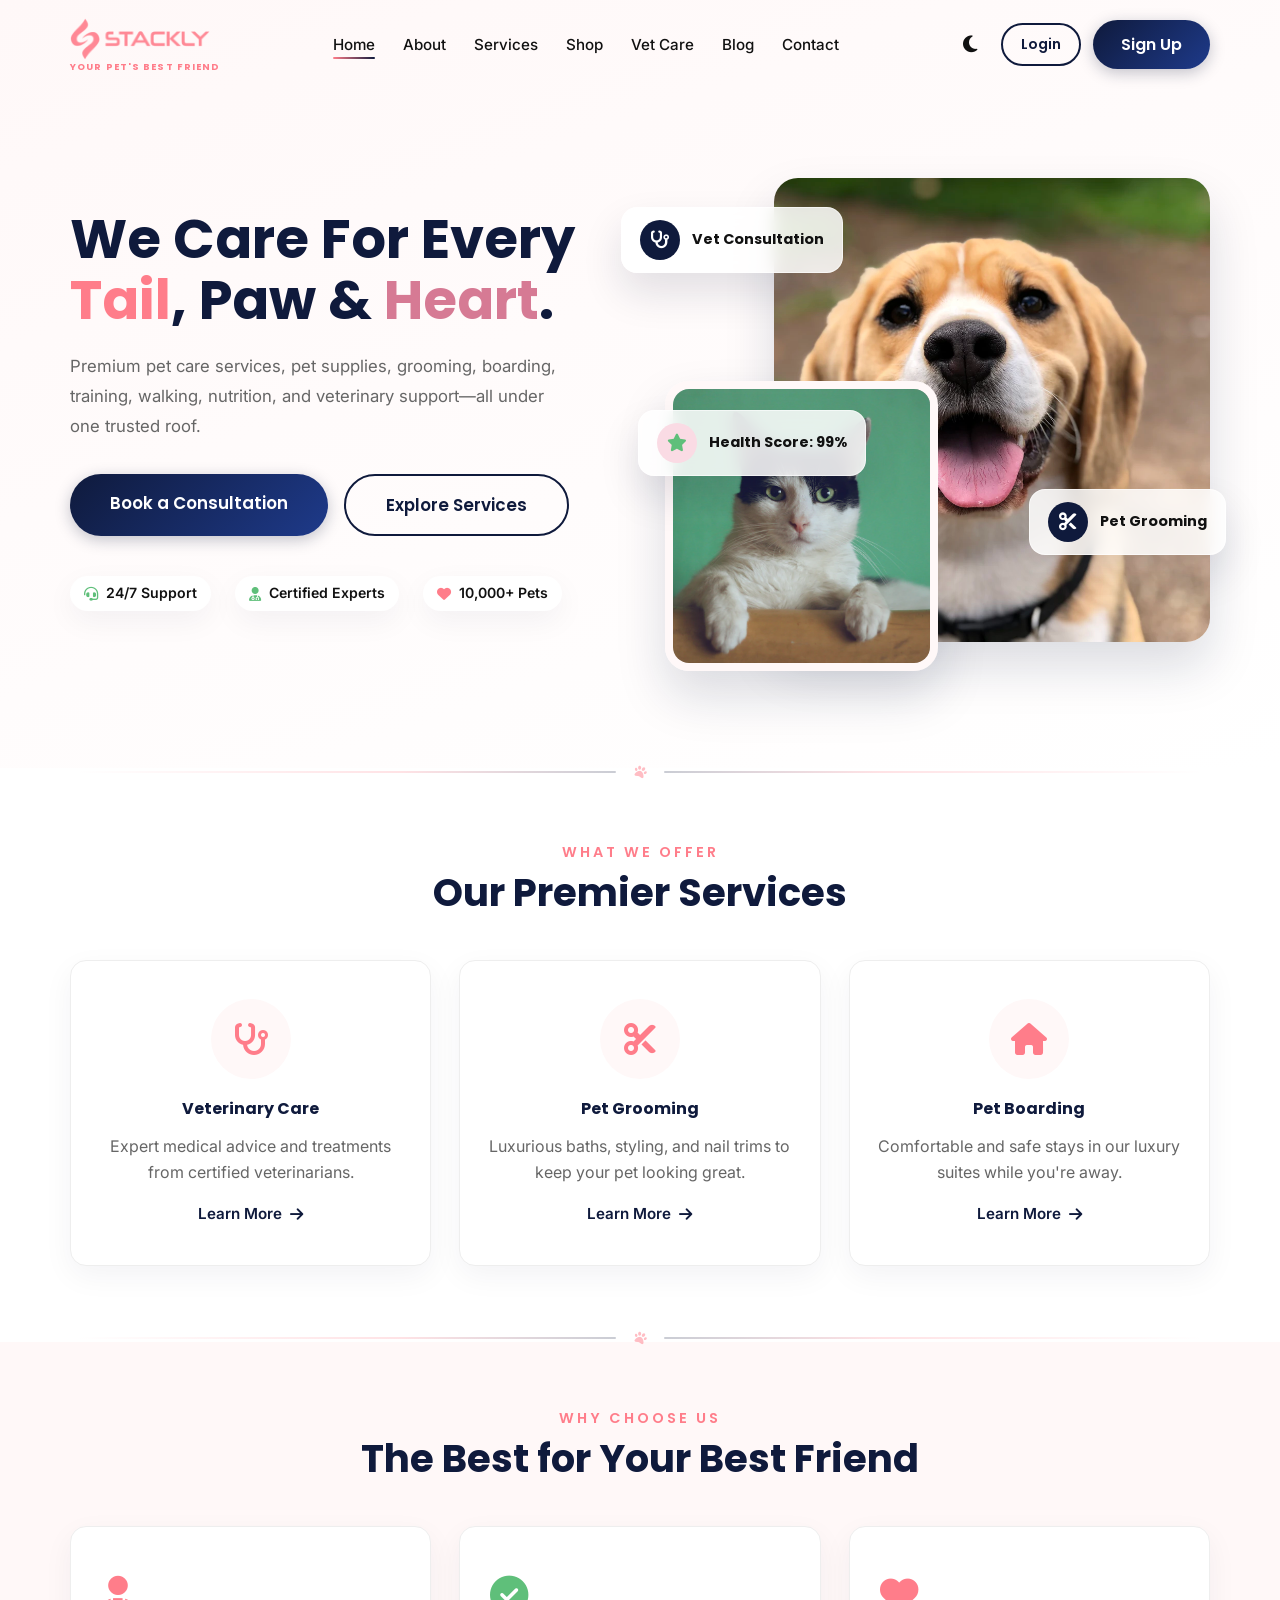
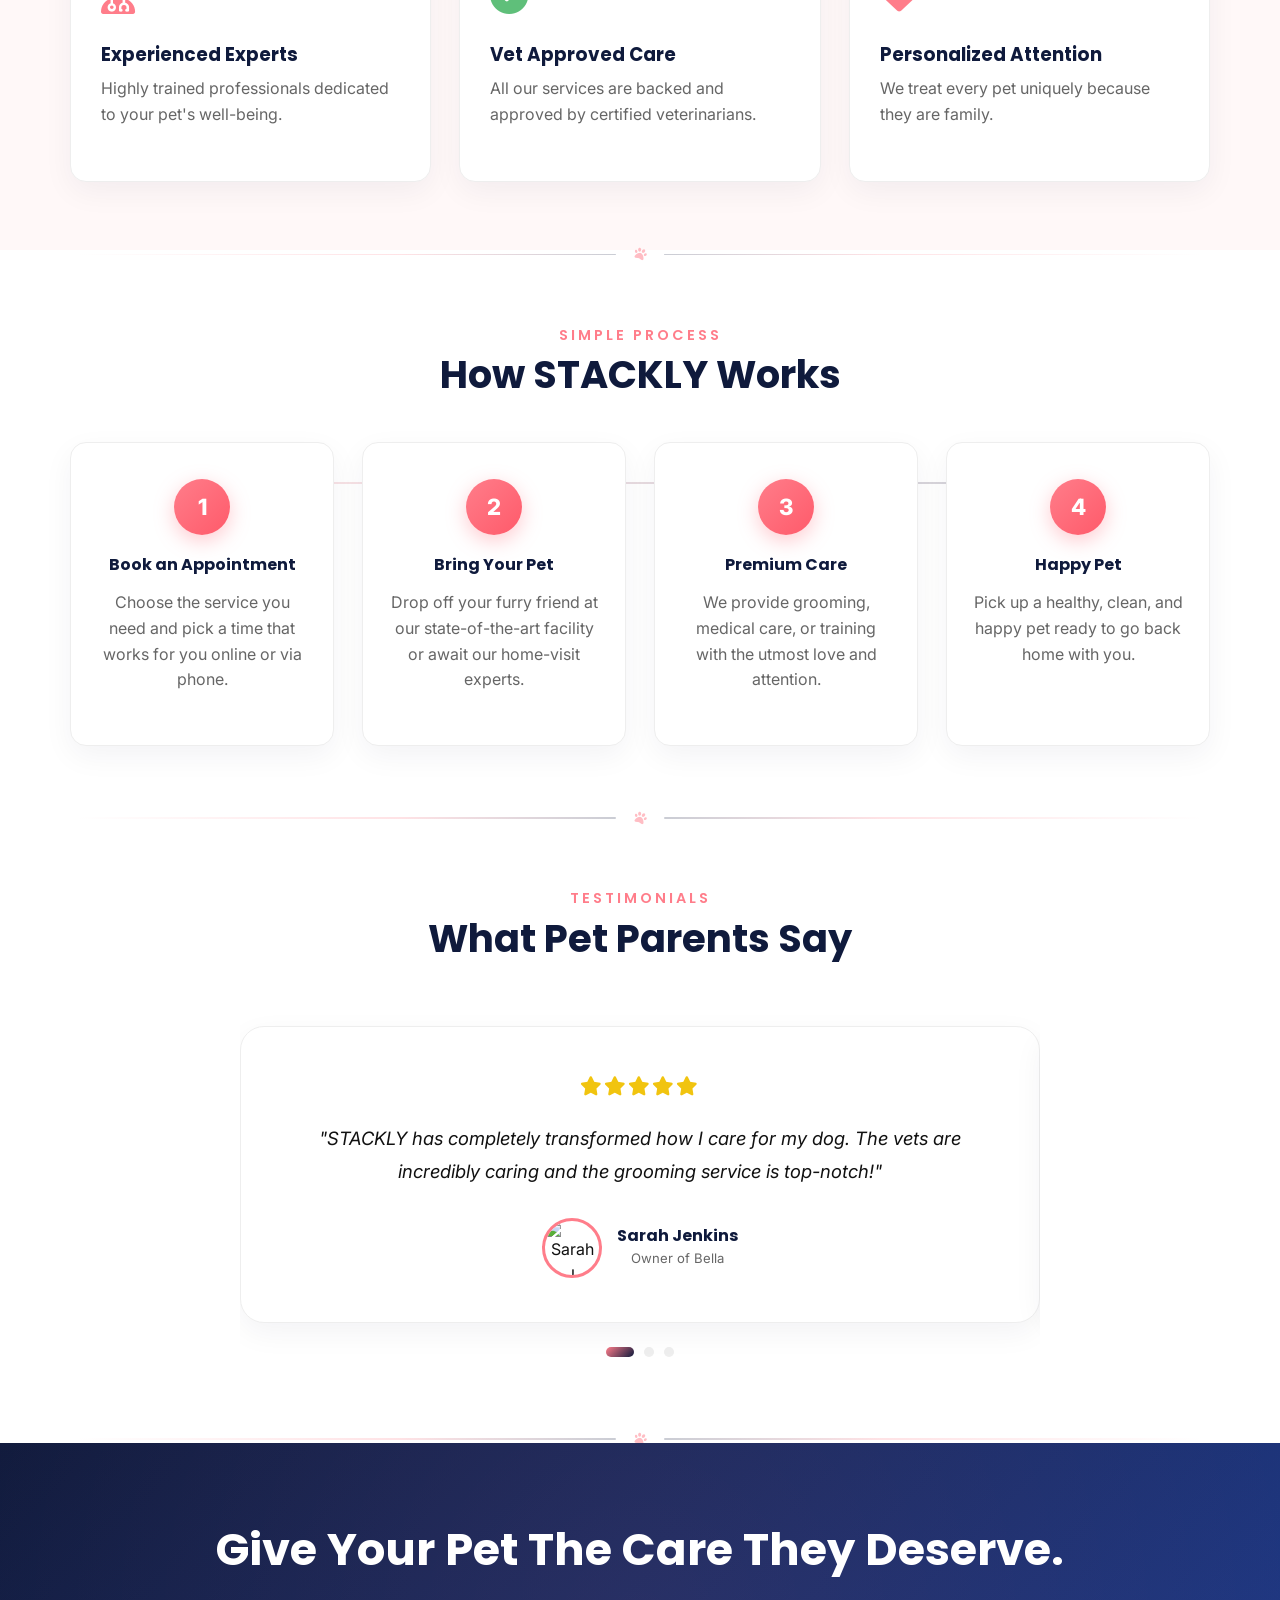
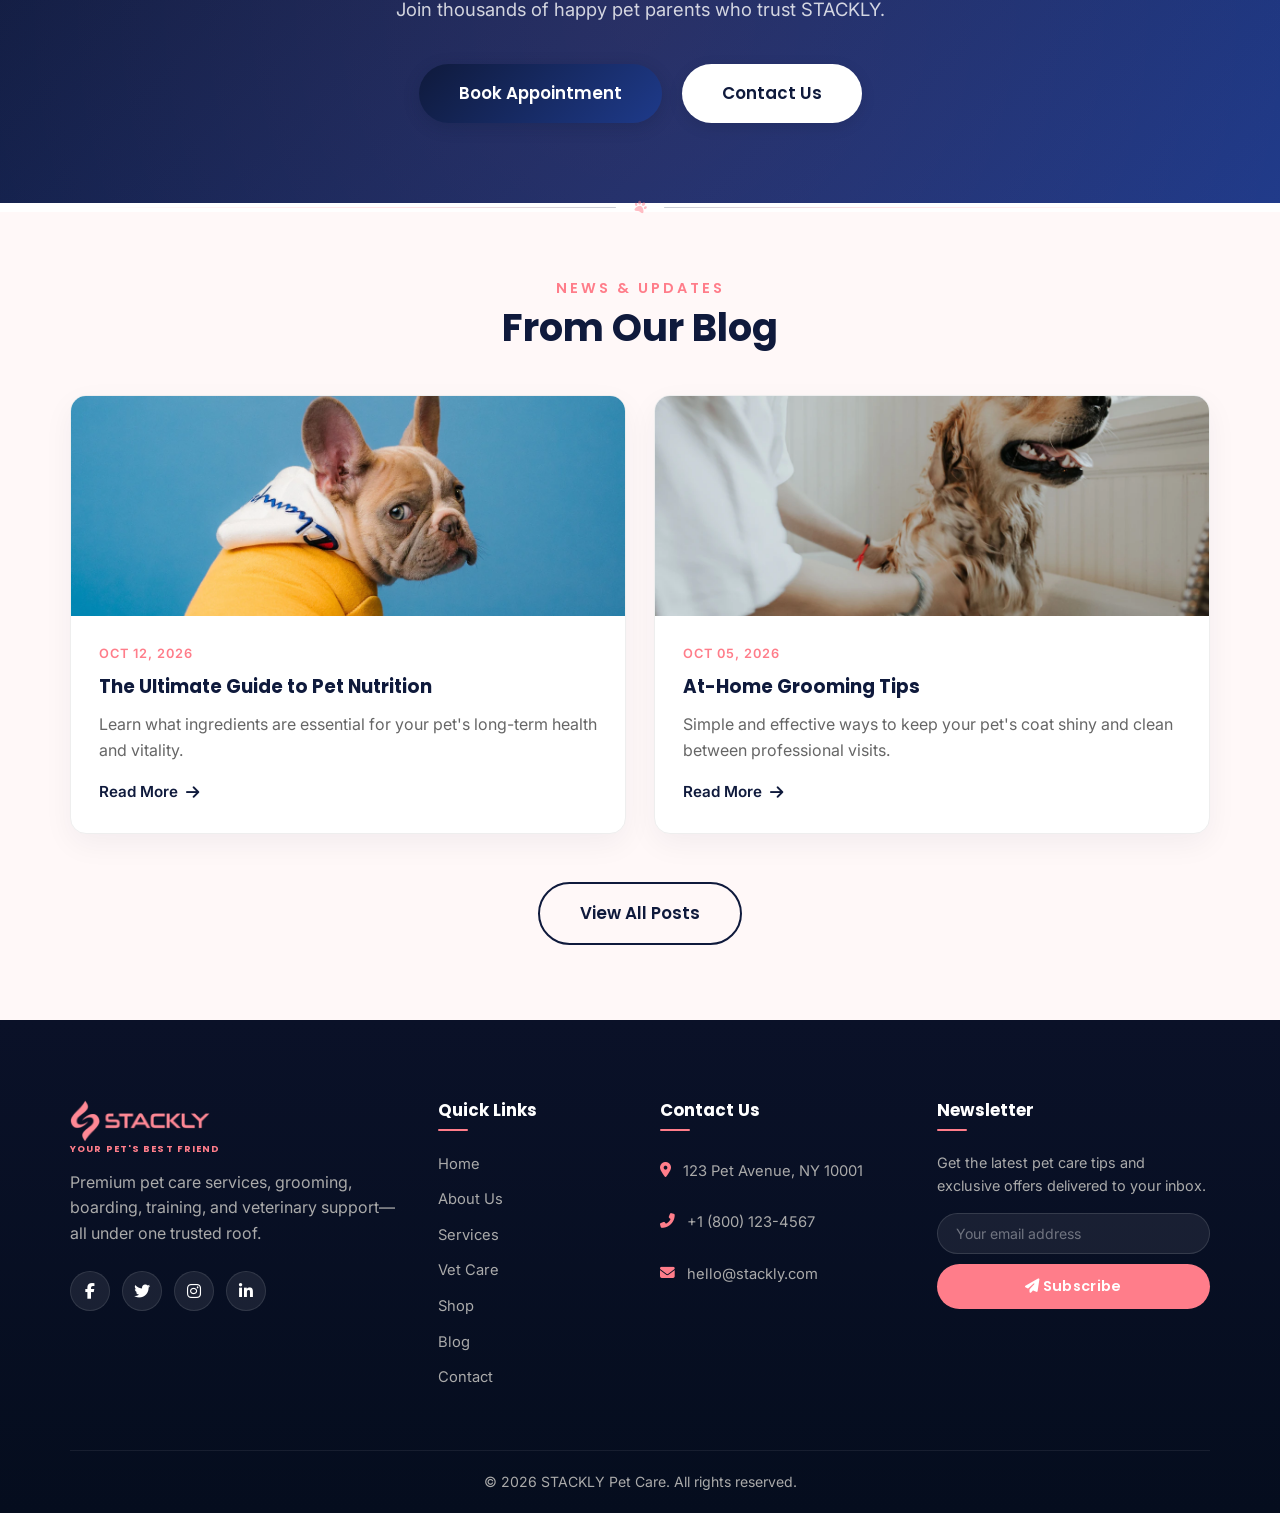
==== commit 5afc1183: "Final new updates" ====
--- a/index.html
+++ b/index.html
@@ -26,7 +26,8 @@
     <nav class="navbar" id="navbar">
         <div class="container nav-container">
             <a href="index.html" class="logo">
-                <i class="fas fa-paw"></i> STACKLY
+                <img src="src/images/stackly-logo.webp" alt="STACKLY" class="logo-img">
+                <span class="logo-tagline">Your Pet's Best Friend</span>
             </a>
             
             <ul class="nav-menu" id="nav-menu">
@@ -300,7 +301,8 @@
             <div class="footer-grid">
                 <div class="footer-brand">
                     <a href="index.html" class="logo text-white">
-                        <i class="fas fa-paw"></i> STACKLY
+                        <img src="src/images/stackly-logo.webp" alt="STACKLY" class="logo-img">
+                        <span class="logo-tagline">Your Pet's Best Friend</span>
                     </a>
                     <p class="mt-2">Premium pet care services, grooming, boarding, training, and veterinary support—all under one trusted roof.</p>
                     <div class="social-icons mt-3">
--- a/styles.css
+++ b/styles.css
@@ -341,13 +341,11 @@
 }
 
 .logo {
-    font-family: var(--font-heading);
-    font-size: 1.5rem;
-    font-weight: 800;
-    color: var(--primary-color);
-    display: flex;
-    align-items: center;
-    gap: 10px;
+    display: flex;
+    flex-direction: column;
+    align-items: flex-start;
+    gap: 2px;
+    text-decoration: none;
     transition: var(--transition-fast);
 }
 
@@ -355,9 +353,26 @@
     transform: scale(1.03);
 }
 
-[data-theme="dark"] .logo { color: var(--text-light); }
-
-.logo i { color: var(--accent-color); }
+.logo-img {
+    height: 42px;
+    width: auto;
+    object-fit: contain;
+    display: block;
+    /* shifts white logo to #FF537B */
+    filter: brightness(0) saturate(100%) invert(54%) sepia(100%) hue-rotate(307deg) saturate(345%) brightness(107%);
+}
+
+.logo-tagline {
+    font-family: var(--font-heading);
+    font-size: 0.58rem;
+    font-weight: 700;
+    color: var(--accent-color);
+    letter-spacing: 0.12em;
+    text-transform: uppercase;
+    line-height: 1;
+}
+
+[data-theme="dark"] .logo-tagline { color: var(--accent-color); }
 
 .nav-menu {
     display: flex;
@@ -2593,17 +2608,14 @@
 
 .lf-brand {
     display: inline-flex;
-    align-items: center;
-    gap: 8px;
-    font-family: var(--font-heading);
-    font-size: 1.3rem;
-    font-weight: 800;
-    color: var(--primary-color);
+    flex-direction: column;
+    align-items: flex-start;
+    gap: 3px;
     text-decoration: none;
     margin-bottom: 10px;
 }
 
-.lf-brand i { color: var(--accent-color); }
+.lf-brand .logo-img { height: 38px; }
 
 .lf-title-block h2 {
     font-size: 1.75rem;
@@ -3101,18 +3113,61 @@
 }
 
 .footer-contact ul li {
-    margin-bottom: 14px;
+    margin-bottom: 10px;
     display: flex;
     align-items: flex-start;
     gap: 12px;
     color: #aaaaaa;
     font-size: 0.92rem;
+    padding: 9px 12px 9px 8px;
+    margin-left: -8px;
+    border-radius: 10px;
+    position: relative;
+    overflow: hidden;
+    cursor: default;
+    transition: color 0.3s ease, transform 0.3s ease, box-shadow 0.3s ease;
+}
+
+.footer-contact ul li::before {
+    content: '';
+    position: absolute;
+    inset: 0;
+    background: linear-gradient(120deg, rgba(255,83,123,0.15), rgba(255,83,123,0.04));
+    border-radius: 10px;
+    opacity: 0;
+    transition: opacity 0.3s ease;
+}
+
+.footer-contact ul li::after {
+    content: '';
+    position: absolute;
+    top: 0; left: -100%;
+    width: 55%;
+    height: 100%;
+    background: linear-gradient(90deg, transparent, rgba(255,255,255,0.06), transparent);
+    transition: left 0.5s ease;
+}
+
+.footer-contact ul li:hover::before { opacity: 1; }
+.footer-contact ul li:hover::after  { left: 160%; }
+
+.footer-contact ul li:hover {
+    color: #ffffff;
+    transform: translateX(7px);
+    box-shadow: -3px 0 0 #FF537B;
 }
 
 .footer-contact i {
     color: var(--accent-color);
     margin-top: 3px;
     flex-shrink: 0;
+    transition: transform 0.3s ease, color 0.3s ease, text-shadow 0.3s ease;
+}
+
+.footer-contact ul li:hover i {
+    transform: scale(1.3) rotate(-8deg);
+    color: #FF537B;
+    text-shadow: 0 0 14px rgba(255,83,123,0.75);
 }
 
 .footer-newsletter p {
@@ -3430,7 +3485,46 @@
     flex-wrap: wrap;
 }
 
-.banner-stat { text-align: center; }
+.banner-stat {
+    text-align: center;
+    padding: 14px 20px;
+    border-radius: 16px;
+    border: 1px solid transparent;
+    position: relative;
+    overflow: hidden;
+    cursor: default;
+    transition: transform 0.35s cubic-bezier(.22,.68,0,1.4), border-color 0.35s ease, box-shadow 0.35s ease;
+}
+
+.banner-stat::before {
+    content: '';
+    position: absolute;
+    inset: 0;
+    background: linear-gradient(135deg, rgba(255,83,123,0.28), rgba(255,83,123,0.06));
+    border-radius: 16px;
+    opacity: 0;
+    transition: opacity 0.35s ease;
+}
+
+.banner-stat::after {
+    content: '';
+    position: absolute;
+    top: 0; left: -100%;
+    width: 60%;
+    height: 100%;
+    background: linear-gradient(90deg, transparent, rgba(255,255,255,0.1), transparent);
+    transition: left 0.55s ease;
+    pointer-events: none;
+}
+
+.banner-stat:hover::before { opacity: 1; }
+.banner-stat:hover::after  { left: 160%; }
+
+.banner-stat:hover {
+    transform: translateY(-10px) scale(1.08);
+    border-color: rgba(255,83,123,0.5);
+    box-shadow: 0 16px 40px rgba(255,83,123,0.4), 0 0 0 1px rgba(255,83,123,0.25), inset 0 1px 0 rgba(255,255,255,0.12);
+}
 
 .banner-stat-value {
     display: block;
@@ -3440,6 +3534,14 @@
     font-family: var(--font-heading);
     line-height: 1;
     text-shadow: 0 2px 10px rgba(0,0,0,0.3);
+    transition: color 0.35s ease, transform 0.35s ease, text-shadow 0.35s ease;
+    position: relative;
+}
+
+.banner-stat:hover .banner-stat-value {
+    color: #FF537B;
+    text-shadow: 0 0 24px rgba(255,83,123,0.65);
+    transform: scale(1.14);
 }
 
 .banner-stat-label {
@@ -3450,6 +3552,13 @@
     margin-top: 5px;
     text-transform: uppercase;
     letter-spacing: 0.5px;
+    position: relative;
+    transition: color 0.35s ease, letter-spacing 0.35s ease;
+}
+
+.banner-stat:hover .banner-stat-label {
+    color: rgba(255,255,255,0.95);
+    letter-spacing: 1px;
 }
 
 .banner-stat-sep {
@@ -3457,7 +3566,10 @@
     height: 36px;
     background: rgba(255,255,255,0.18);
     flex-shrink: 0;
-}
+    transition: opacity 0.35s ease;
+}
+
+.banner-stat:hover ~ .banner-stat-sep { opacity: 0.4; }
 
 .banner-cta {
     margin-top: 32px;
@@ -3529,18 +3641,24 @@
 }
 
 .sidebar-logo {
-    padding: 24px 28px;
+    padding: 20px 28px;
     border-bottom: 1px solid rgba(255,255,255,0.08);
     display: flex;
     align-items: center;
+    justify-content: space-between;
     gap: 12px;
-    font-family: var(--font-heading);
-    font-weight: 800;
-    font-size: 1.3rem;
-    color: white;
-}
-
-.sidebar-logo i { color: var(--accent-color); }
+}
+
+.sidebar-brand {
+    display: flex;
+    flex-direction: column;
+    align-items: flex-start;
+    gap: 3px;
+}
+
+.sidebar-brand .logo-img { height: 34px; }
+
+.sidebar-brand .logo-tagline { color: rgba(255,255,255,0.7); }
 
 /* X close button — hidden on desktop, shown on mobile */
 .sidebar-close-btn {
